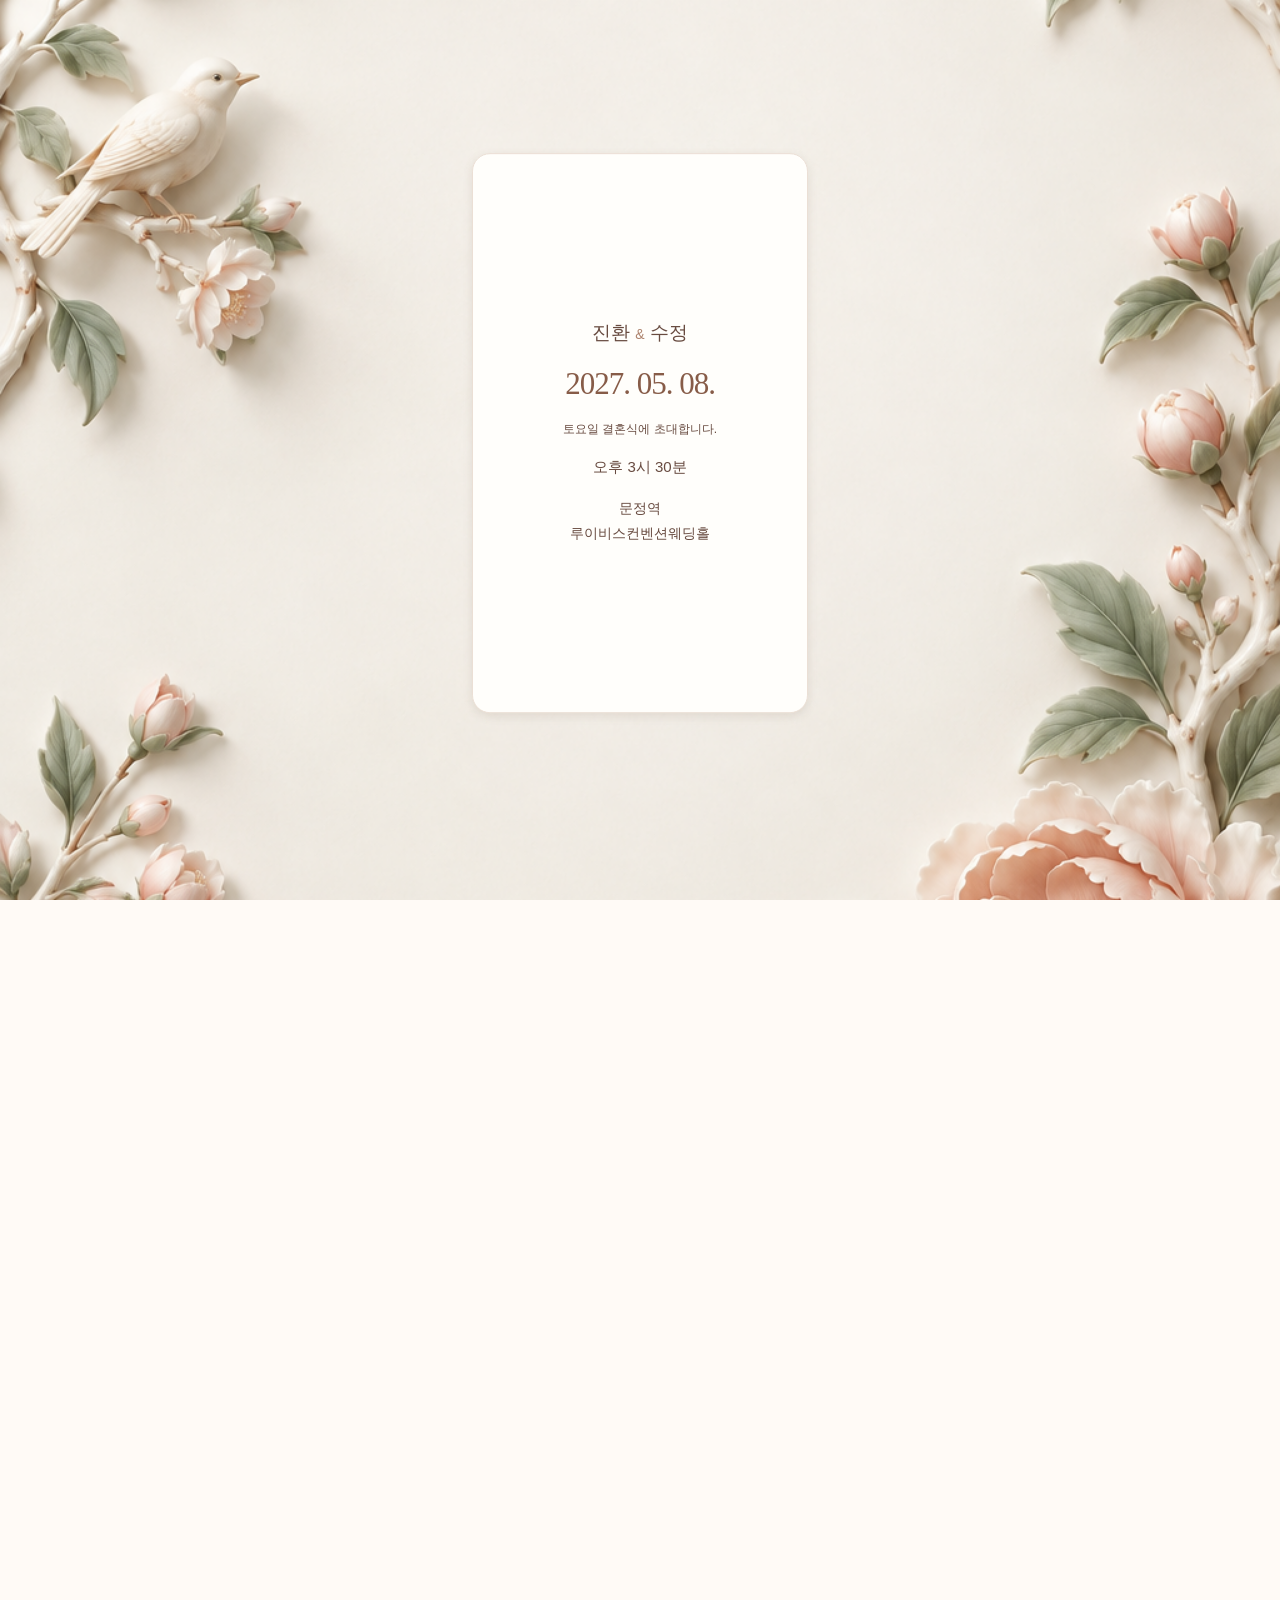
==== index.html @ 5b4bd73b "Enhance and group window gallery portraits" ====
<!doctype html>
<html lang="ko">
<head>
<meta charset="utf-8"><meta name="viewport" content="width=device-width,initial-scale=1,viewport-fit=cover"><meta name="theme-color" content="#fffdf9"><meta name="description" content="꽃이 피어나는 봄날, 김진환과 김수정의 결혼식에 초대합니다."><title>봄의 조각 · Wedding Invitation 02</title>
<link rel="preload" as="image" href="assets/envelope-sealed-whole.png" fetchpriority="high"><link rel="preload" as="image" href="assets/envelope-portrait.png"><link rel="stylesheet" href="wedding.css"><link rel="stylesheet" href="relief.css?v=8"><link rel="stylesheet" href="motion.css?v=23"><link rel="stylesheet" href="story.css?v=44">
</head>
<body class="intro-running">
<div class="opening" id="opening" role="dialog" aria-modal="true" aria-label="당신에게 도착한 청첩장">
 <div class="envelope-scene" id="envelopeStage">
  <div class="opened-envelope"><img src="assets/envelope-portrait.png" alt="덮개가 열린 세로 봉투"></div>
  <div class="insert-card"><p class="letter-names">진환 <span>&amp;</span> 수정</p><strong class="letter-date">2027. 05. 08.</strong><p class="letter-invite">토요일 결혼식에 초대합니다.</p><p class="letter-time">오후 3시 30분</p><p class="letter-venue">문정역<br>루이비스컨벤션웨딩홀</p></div>
  <div class="sealed-envelope"><img src="assets/envelope-sealed-whole.png" alt="중앙에 꽃무늬 실링이 있는 닫힌 피치핑크 세로 봉투" fetchpriority="high"></div><span class="seal-note"><span class="tap-hand" aria-hidden="true">☝</span><span>Tap 하시면 다음 장면으로 넘어갑니다.</span></span>
 </div>
</div>
<main class="invitation" id="invitation">
 <header class="masthead"><div class="masthead-wedding"><a href="#home" class="monogram" aria-label="청첩장 맨 위로">진환 <i>&amp;</i> 수정의 결혼식</a><span class="countdown" id="countdown" aria-label="결혼식까지 남은 날짜"></span></div><button class="music" id="music" aria-label="Love, on the Swing 재생" aria-pressed="false"><span class="music-bars" aria-hidden="true"><b></b><b></b><b></b><b></b></span><span id="musicLabel">음악 켜기</span></button></header>
 <section class="hero" id="home" aria-label="신랑 신부 사진">
  <div class="hero-frame"><div class="hero-photo"><img class="portrait-full" src="assets/gallery/moment-05.png" alt="베일을 쓴 수정과 함께한 진환의 즐거운 순간" width="1462" height="2048" loading="lazy"><img class="portrait-close" loading="lazy" src="assets/gallery/moment-05.png" alt="" aria-hidden="true" width="1462" height="2048"></div><div class="hero-copy"><p>OUR WEDDING DAY</p><h1>INVITATION</h1><span class="hero-date">2026. 05. 08 토 3:30 PM</span></div></div>
 </section>
 <section class="announcement" aria-labelledby="invitationTitle"><div class="paper-card">
  <img class="announcement-bloom" src="assets/porcelain-blooms.png" alt="" aria-hidden="true"><p class="eyebrow">우리의 봄날</p><h2 id="invitationTitle">진환 <span>&amp;</span> 수정, 결혼합니다</h2><div class="fine-line"></div><p class="body-copy">서로를 바라보고 따뜻하게 지켜주는 순간들이 모여<br>저희의 가장 아름다운 계절이 되었습니다.<br><br>꽃이 피어나는 따뜻한 봄날 5월,<br>함께하는 첫걸음에 초대 드립니다.</p></div>
  <div class="music-card" aria-label="우리의 멜로디"><div class="music-copy"><p class="music-kicker">우리의 봄날을 위한 음악</p><h3>Love, on the Swing</h3><p class="bride-note">이 배경 음악은 신부가 직접 만들고 고른 곡입니다.<br><span id="musicStatus" aria-live="polite">음악을 종료하시려면 정지를 눌러 주세요.</span></p></div><button class="record" id="record" aria-label="Love, on the Swing 재생" aria-pressed="false"><img src="assets/vinyl.svg" alt="피치 라벨 LP"><span class="record-icon" aria-hidden="true">▷</span><b class="record-label">재생</b></button></div>
 </section>
 <section class="details" id="details" aria-labelledby="dateTitle"><p class="eyebrow">OUR WEDDING DAY</p><h2 id="dateTitle" class="date-subtitle">봄날, 5월의 웨딩</h2><div class="wedding-date"><p class="date-line-primary">2027년 5월 8일</p><div class="date-meta"><p class="ceremony-time">토요일 오후 3시 30분</p><i aria-hidden="true">·</i><p class="venue-name">문정역 루이비스컨벤션웨딩홀</p></div></div><div class="map-links" aria-label="예식장 지도"><a href="https://naver.me/F7wv38mu" target="_blank" rel="noopener noreferrer">네이버 지도 <span aria-hidden="true">↗</span></a><a href="https://map.kakao.com/link/map/%EB%A3%A8%EC%9D%B4%EB%B9%84%EC%8A%A4%EC%BB%A8%EB%B2%A4%EC%85%98%20%EC%86%A1%ED%8C%8C%EB%AC%B8%EC%A0%95,37.484424,127.1171785" target="_blank" rel="noopener noreferrer" aria-label="카카오맵에서 예식장 보기">카카오맵 <span aria-hidden="true">↗</span></a></div><button class="calendar-link" id="calendarOpen">날짜를 내 캘린더에 추가 <span aria-hidden="true">＋</span></button></section>
 <section class="album story-section" aria-labelledby="albumTitle"><p class="eyebrow">OUR MOMENTS</p><h2 id="albumTitle">함께한 순간들</h2><p class="section-hint">사진을 누르시면 크게 보실 수 있습니다.</p><div class="gallery-grid">
  <button class="gallery-thumb gallery-wide" data-photo="0" aria-label="함께 걷는 두 사람 사진 크게 보기"><img src="assets/gallery/moment-01-retouched.png" alt="꽃다발을 든 수정과 곁의 진환" loading="lazy"></button>
  <button class="gallery-thumb" data-photo="1" aria-label="서로를 바라보는 두 사람 사진 크게 보기"><img src="assets/gallery/moment-02.jpeg" alt="서로를 마주 보는 진환과 수정" loading="lazy"></button>
  <button class="gallery-thumb" data-photo="2" aria-label="꽃을 든 즐거운 순간 사진 크게 보기"><img src="assets/gallery/moment-03.png" alt="꽃을 든 수정과 진환" loading="lazy"></button>
  <button class="gallery-thumb" data-photo="3" aria-label="꽃과 함께한 순간 사진 크게 보기"><img src="assets/gallery/moment-04.png" alt="꽃을 든 수정과 진환" loading="lazy"></button>
  <button class="gallery-thumb" data-photo="4" aria-label="베일을 든 두 사람 사진 크게 보기"><img src="assets/gallery/moment-05.png" alt="베일과 꽃을 든 진환과 수정" loading="lazy"></button>
  <button class="gallery-thumb" data-photo="6" aria-label="꽃다발과 함께한 두 사람 사진 크게 보기"><img src="assets/gallery/moment-07.jpg" alt="꽃다발을 든 수정과 서로를 바라보는 진환" loading="lazy"></button>
  <button class="gallery-thumb" data-photo="7" aria-label="정장을 입은 진환 사진 크게 보기"><img src="assets/gallery/moment-08.jpg" alt="정장을 입은 진환의 모습" loading="lazy"></button>
  <button class="gallery-thumb" data-photo="8" aria-label="서로를 바라보는 두 사람 사진 크게 보기"><img src="assets/gallery/moment-09.jpg" alt="손을 잡고 서로를 바라보는 진환과 수정" loading="lazy"></button>
  <button class="gallery-thumb" data-photo="9" aria-label="핑크 드레스를 입은 두 사람 사진 크게 보기"><img src="assets/gallery/moment-10.png" alt="핑크 드레스를 입고 서로를 바라보는 진환과 수정" loading="lazy"></button>
  <button class="gallery-thumb" data-photo="10" aria-label="꽃다발을 든 진환 사진 크게 보기"><img src="assets/gallery/moment-11.png" alt="창가에서 꽃다발을 든 진환" loading="lazy"></button>
  <button class="gallery-thumb" data-photo="11" aria-label="꽃다발을 든 수정 사진 크게 보기"><img src="assets/gallery/moment-12-enhanced.png" alt="창가에서 꽃다발을 든 수정" loading="lazy"></button>
 </div><p class="section-hint">사진을 누르신 뒤 아래로 스크롤해 더 많은 순간을 만나 보세요.</p></section>
 <section class="about story-section" aria-labelledby="aboutTitle"><p class="eyebrow">TWO OF US</p><h2 id="aboutTitle">우리 소개</h2><div class="people-grid"><article class="person"><span class="person-role">신랑</span><h3>진환 <small>ENFP</small></h3><p>신랑이 신부에게 반한 이유</p><span class="pending-message">[메시지 추가 예정]</span></article><article class="person"><span class="person-role">신부</span><h3>수정 <small>ENFP</small></h3><p>신부가 신랑에게 반한 이유</p><span class="pending-message">[메시지 추가 예정]</span></article></div></section>
 <section class="reception story-section" aria-labelledby="receptionTitle"><p class="eyebrow">AFTER THE WEDDING</p><h2 id="receptionTitle">조금 더 오래, 함께</h2><p class="body-copy">한 분 한 분 직접 찾아뵙고<br>초대장을 전해드리는 것이 도리이나,<br>그러지 못하는 아쉬운 마음을<br>이 글에 담아 전합니다.<br><br>결혼식 당일, 예식이 끝난 뒤<br>감사의 마음을 나눌 수 있는<br>피로연 자리에 여러분을 초대드립니다.<br><br>함께하고 싶으신 분은<br>수정에게 편하게 말씀해 주시면<br>피로연 초대장을 함께 보내드리겠습니다.</p></section>
 <section class="cheers story-section" aria-labelledby="cheersTitle"><p class="eyebrow">A NOTE FOR US</p><h2 id="cheersTitle">진환 &amp; 수정에게<br>축하의 마음을 전해 주세요.</h2><form id="cheerForm" class="cheer-form"><label for="cheerName">성함 <span>선택</span><input id="cheerName" name="name" type="text" autocomplete="name" maxlength="30" placeholder="성함을 남겨 주세요."></label><label for="cheerText">신랑신부에게 축하 메시지 전하기</label><textarea id="cheerText" maxlength="300" rows="3" placeholder="따뜻한 축하의 한마디를 남겨 주세요."></textarea><div><small id="cheerCount">0 / 300</small><button type="submit">축하 메시지 전하기</button></div></form><p class="cheer-empty" id="cheerEmpty">첫 번째 축하 메시지를 남겨 주시면 감사하겠습니다.</p><div class="cheer-carousel"><div class="cheer-list" id="cheerList" aria-live="polite"></div></div><nav class="cheer-pagination" id="cheerPagination" aria-label="축하 메시지 페이지" hidden><button type="button" id="cheerPrev" aria-label="이전 축하 메시지">←</button><span id="cheerPage">1 / 1</span><button type="button" id="cheerNext" aria-label="다음 축하 메시지">→</button></nav></section>
 <section class="adult-info story-section" aria-labelledby="adultTitle"><p class="eyebrow">WEDDING INFORMATION</p><h2 id="adultTitle">한눈에 보는 예식 안내</h2><dl class="event-summary"><div><dt>일시</dt><dd>2027년 5월 8일 토요일<br>오후 3시 30분</dd></div><div><dt>장소</dt><dd><span>문정역 루이비스컨벤션웨딩홀</span><span class="venue-actions"><a href="https://naver.me/F7wv38mu" target="_blank" rel="noopener noreferrer">네이버 지도</a><a href="https://map.kakao.com/link/map/%EB%A3%A8%EC%9D%B4%EB%B9%84%EC%8A%A4%EC%BB%A8%EB%B2%A4%EC%85%98%20%EC%86%A1%ED%8C%8C%EB%AC%B8%EC%A0%95,37.484424,127.1171785" target="_blank" rel="noopener noreferrer">카카오맵</a></span></dd></div><div><dt>주소</dt><dd><span>서울 송파구 법원로9길 26<br>에이치비지니스파크 B1층</span><button type="button" class="address-copy" data-copy-text="서울 송파구 법원로9길 26, 에이치비지니스파크 B1층">주소 복사</button></dd></div></dl><div class="gift-heading"><p class="eyebrow">WITH CONGRATULATIONS</p><h3>축의금 보내는 곳</h3></div><div class="account-list"><article><span>신랑 진환</span><strong>계좌 정보 입력 예정</strong><button type="button" disabled>계좌번호 복사</button></article><article><span>신부 수정</span><strong>계좌 정보 입력 예정</strong><button type="button" disabled>계좌번호 복사</button></article><article><span>신랑측 부모님</span><strong>계좌 정보 입력 예정</strong><button type="button" disabled>계좌번호 복사</button></article><article><span>신부측 부모님</span><strong>계좌 정보 입력 예정</strong><button type="button" disabled>계좌번호 복사</button></article></div><a class="flower-link" href="https://link.coupang.com/a/g1QMgF2wBE" target="_blank" rel="noopener noreferrer">축하화환 보내기 <span aria-hidden="true">↗</span></a></section>
 <section class="after-party story-section" aria-labelledby="afterPartyTitle"><p class="eyebrow">AFTER PARTY</p><h2 id="afterPartyTitle">애프터파티 피로연 안내</h2><div class="after-party-note"><p>잠실역 근처의 작은 공간을 빌려, 별도의 장소에서 피로연 파티를 진행합니다.</p><p>한정된 인원만 모실 수 있는 점 너른 양해 부탁드립니다. 꼭 함께하실 수 있는 분들께서만 참가 의사를 남겨 주시면 감사하겠습니다.</p></div><dl class="after-party-details"><div><dt>일시</dt><dd>같은 날 저녁 6시 - 10시</dd></div><div><dt>장소</dt><dd>잠실역 인근</dd></div><div><dt>구성</dt><dd>안주와 음료, 그리고 뮤지컬 갈라쇼</dd></div></dl><form id="afterPartyForm" class="after-party-form"><h3>참가 의사 전달하기</h3><div class="after-party-inputs"><label for="partyName">이름<input id="partyName" name="name" type="text" autocomplete="name" required placeholder="성함을 입력해 주세요."></label><label for="partyContact">연락처<input id="partyContact" name="contact" type="tel" autocomplete="tel" inputmode="numeric" pattern="[0-9-]*" required placeholder="010-0000-0000" maxlength="13"></label></div><button type="submit">참가 의사 남기기</button><p id="afterPartyStatus" class="after-party-status" role="status" hidden></p></form></section>
 <footer><img src="assets/porcelain-blooms.png" alt=""><p>5월 8일 토요일, 저희들의 결혼식을<br>축하해주시는 모든 분들과<br>와주시는 분들께 사랑을 전합니다.</p><span class="eyebrow">진환 &amp; 수정 · 2027. 05. 08.</span><button class="replay" id="replay">봉투를 다시 열어보기 ↺</button><small>함께 축복해 주셔서 감사합니다.</small></footer>
</main>
<dialog id="calendarDialog" class="sheet" aria-labelledby="calendarTitle"><div class="sheet-heading"><h2 id="calendarTitle">내 캘린더에 담기</h2><button class="dialog-close" data-close aria-label="캘린더 선택 닫기">×</button></div><p>2027년 5월 8일 · 오후 3시 30분<br>문정역 루이비스컨벤션웨딩홀</p><a href="https://calendar.google.com/calendar/render?action=TEMPLATE&amp;text=%EA%B9%80%EC%A7%84%ED%99%98+%26+%EA%B9%80%EC%88%98%EC%A0%95+%EA%B2%B0%ED%98%BC%EC%8B%9D&amp;dates=20270508T063000Z%2F20270508T063000Z&amp;location=%EB%AC%B8%EC%A0%95%EC%97%AD+%EB%A3%A8%EC%9D%B4%EB%B9%84%EC%8A%A4%EC%BB%A8%EB%B2%A4%EC%85%98%EC%9B%A8%EB%94%A9%ED%99%80&amp;details=2027%EB%85%84+5%EC%9B%94+8%EC%9D%BC+%ED%86%A0%EC%9A%94%EC%9D%BC+%EC%98%A4%ED%9B%84+3%EC%8B%9C+30%EB%B6%84.+%EA%B2%B0%ED%98%BC%EC%8B%9D%EC%97%90+%EC%B4%88%EB%8C%80%ED%95%A9%EB%8B%88%EB%8B%A4.%0A%0A%EC%B2%AD%EC%B2%A9%EC%9E%A5%3A+https%3A%2F%2Floreenkim0301.github.io%2F20260508%2F&amp;ctz=Asia%2FSeoul" target="_blank" rel="noopener">구글 캘린더 <span>↗</span></a><a href="wedding-demo.ics">애플 캘린더 <span>＋</span></a><button id="otherCalendar">기타 앱 선택 <span>↗</span></button><p class="calendar-help" id="calendarHelp" aria-live="polite">기기에 따라 일정 파일을 열거나 가져오면 추가할 수 있어요.</p><a class="ics-download" href="wedding-demo.ics" download="진환-수정-결혼식.ics">일정 파일 다운로드</a></dialog>
<dialog id="galleryDialog" class="gallery-dialog" aria-labelledby="galleryTitle"><div class="gallery-heading"><div><h2 id="galleryTitle">함께한 순간들</h2><p>아래로 스크롤 해보세요 ↓</p></div><button class="dialog-close" data-close aria-label="사진 갤러리 닫기">×</button></div><div class="gallery-scroll"><figure id="photo-0"><img src="assets/gallery/moment-01-retouched.png" alt="꽃다발을 든 수정과 곁의 진환"><figcaption>꽃다발을 들고, 나란히</figcaption></figure><figure id="photo-1"><img src="assets/gallery/moment-02.jpeg" alt="서로를 마주 보는 진환과 수정"><figcaption>서로를 바라보는 순간</figcaption></figure><figure id="photo-2"><img src="assets/gallery/moment-03.png" alt="꽃을 든 수정과 진환"><figcaption>꽃처럼 즐거운 우리</figcaption></figure><figure id="photo-3"><img src="assets/gallery/moment-04.png" alt="꽃을 든 수정과 진환"><figcaption>가까이, 더 가까이</figcaption></figure><figure id="photo-4"><img src="assets/gallery/moment-05.png" alt="베일과 꽃을 든 진환과 수정"><figcaption>우리의 봄날</figcaption></figure><figure id="photo-6"><img src="assets/gallery/moment-07.jpg" alt="꽃다발을 든 수정과 서로를 바라보는 진환"><figcaption>꽃다발을 든 따뜻한 순간</figcaption></figure><figure id="photo-7"><img src="assets/gallery/moment-08.jpg" alt="정장을 입은 진환의 모습"><figcaption>단정한 오늘의 진환</figcaption></figure><figure id="photo-8"><img src="assets/gallery/moment-09.jpg" alt="손을 잡고 서로를 바라보는 진환과 수정"><figcaption>마주 보는 약속</figcaption></figure><figure id="photo-9"><img src="assets/gallery/moment-10.png" alt="핑크 드레스를 입고 서로를 바라보는 진환과 수정" loading="lazy"><figcaption>서로를 향한 눈빛</figcaption></figure><figure id="photo-10"><img src="assets/gallery/moment-11.png" alt="창가에서 꽃다발을 든 진환" loading="lazy"><figcaption>창가의 꽃다발</figcaption></figure><figure id="photo-11"><img src="assets/gallery/moment-12-enhanced.png" alt="창가에서 꽃다발을 든 수정" loading="lazy"><figcaption>웃음이 피어난 순간</figcaption></figure></div></dialog>
<audio id="audio" loop preload="metadata" src="assets/love-on-the-swing.mp3"></audio><canvas id="cursorPetals" aria-hidden="true"></canvas><script src="wedding.js?v=30"></script><script src="motion.js?v=13"></script>
<script src="story.js?v=34"></script></body></html>
---- wedding.css ----
:root{--paper:#fffdf9;--white:#ffffff;--peach:#edb6a5;--blush:#f4d6cf;--ink:#624b46;--muted:#8a716b;--line:#ecdad1;--sans:'Apple SD Gothic Neo','Noto Sans KR',sans-serif;--serif:Georgia,'Times New Roman',serif}*{box-sizing:border-box}html{scroll-behavior:smooth;scroll-padding-top:85px}body{margin:0;background:#fff9f5;color:var(--ink);font-family:var(--sans);-webkit-font-smoothing:antialiased}button,a{-webkit-tap-highlight-color:transparent}button{font:inherit;color:inherit;cursor:pointer}a{color:inherit}button:focus-visible,a:focus-visible{outline:2px solid #a76358;outline-offset:5px}button{touch-action:manipulation}.invitation{max-width:480px;margin:auto;background:var(--paper);overflow:hidden;box-shadow:0 0 90px #cdab9d16}.eyebrow{font:11px/1.7 var(--sans);letter-spacing:2.3px;color:var(--muted)}.masthead{height:76px;padding:0 23px;display:flex;align-items:center;justify-content:space-between;background:#fffdf9;gap:12px}.monogram{font:24px var(--serif);text-decoration:none;white-space:nowrap}.monogram i{font-size:17px;color:#b78174}.masthead-date{font:10px var(--sans);letter-spacing:1.6px;color:#8b7168}.music{display:flex;gap:7px;align-items:center;background:none;border:1px solid #eadbd3;border-radius:24px;min-height:40px;padding:8px 10px;font-size:11px;white-space:nowrap}.music-bars{display:flex;align-items:center;height:15px;gap:2px}.music-bars b{width:2px;height:6px;background:#bb8c7b;border-radius:1px}.music-bars b:nth-child(2){height:12px}.music-bars b:nth-child(3){height:9px}.is-playing .music-bars b{animation:equalizer .8s alternate infinite}.music-bars b:nth-child(2){animation-delay:.25s}.music-bars b:nth-child(3){animation-delay:.5s}.music-bars b:nth-child(4){animation-delay:.15s}.hero{position:relative;aspect-ratio:1/1.14;overflow:hidden;background:#e7e0da}.hero-photo{position:absolute;inset:0;overflow:hidden;transform:scale(1.065);transition:transform 2.5s cubic-bezier(.2,.65,.3,1)}.hero-photo img{position:absolute;width:220%;height:auto;max-width:none;left:-60%;top:-42%;display:block}.arrived .hero-photo{transform:scale(1)}.hero-shade{position:absolute;inset:0;background:linear-gradient(0deg,#36281f70,transparent 35%)}.hero-caption{position:absolute;bottom:27px;left:27px;color:#fffdf9}.hero-caption .eyebrow{color:#fff8ec;font-size:10px;letter-spacing:2px}.hero-caption h2{font:46px/1.05 var(--serif);margin:8px 0 0;letter-spacing:-1px}.hero-caption i{font-weight:normal}.announcement{text-align:center;position:relative;padding:57px 25px 37px;background:linear-gradient(#fffdf9,#fff)}.announcement-flower{position:absolute;width:139px;right:-38px;top:-51px;transform:rotate(20deg);pointer-events:none}.announcement>.eyebrow{margin:0 0 20px}.announcement h2{font-size:29px;letter-spacing:5px;font-weight:400;margin:0 0 21px}.announcement h2 span{font:25px var(--serif);color:#be8a7d;letter-spacing:0;padding:0 12px}.date-line{font-size:14px;letter-spacing:1px;line-height:1.8;margin:0}.date-line span{display:block;font-size:13px;letter-spacing:.3px;color:var(--muted)}.fine-line{height:34px;width:1px;background:#d9b5a6;margin:27px auto}.body-copy{font-size:16px;line-height:2;word-break:keep-all;margin:0}.down-link{display:inline-flex;flex-direction:column;gap:12px;align-items:center;font-size:12px;color:#917368;text-decoration:none;margin-top:29px;min-height:44px}.down-link span{font-size:19px}.music-card{margin:8px 23px 55px;display:flex;align-items:center;justify-content:space-between;gap:10px;padding:21px 17px;background:#fff1ea;border:1px solid #f4e1d6;border-radius:3px}.music-card .eyebrow{font-size:9px;letter-spacing:1.2px}.music-card h2{font:25px var(--serif);font-style:italic;font-weight:normal;margin:9px 0}.music-card p{font-size:11px;color:var(--muted);margin:0;line-height:1.7}.record{position:relative;flex:0 0 96px;width:96px;height:96px;background:none;border:0;padding:0;filter:drop-shadow(0 5px 7px #5f3d3420)}.record img{width:100%;animation:spin 10s linear infinite;animation-play-state:paused}.is-playing .record img{animation-play-state:running}.record-icon{position:absolute;left:0;right:0;bottom:-15px;font-size:13px;color:#916e62;text-align:center}.details{padding:0 26px 50px;text-align:center;scroll-margin-top:30px}.details h2{font-weight:400;font-size:25px;margin:14px 0 26px;letter-spacing:.5px}.date-block{display:flex;flex-direction:column;align-items:center;gap:3px;margin:0 auto 22px}.date-block span{font:11px var(--sans);letter-spacing:3px;color:#a2796b}.date-block strong{font:77px/1.05 var(--serif);color:#b88979}.placeholder-note{font-size:12px;color:#977e73;margin:7px 0 21px}.calendar-link{display:flex;justify-content:center;gap:30px;align-items:center;border:1px solid #dcc0b0;border-radius:3px;text-decoration:none;min-height:51px;font-size:14px;max-width:280px;margin:auto;background:#fff}.calendar-link:hover{background:#fff3ec}footer{position:relative;overflow:hidden;text-align:center;padding:65px 24px 28px;background:linear-gradient(160deg,#fff5ed,#fff9f6)}footer>img{width:195px;position:absolute;left:-64px;top:23px;transform:rotate(12deg);opacity:.82}footer>p{position:relative;font:43px/1.1 var(--serif);margin:0 0 19px}footer>.eyebrow{display:block;position:relative}.replay{position:relative;display:block;background:none;border:0;border-bottom:1px solid #d9b6a4;min-height:44px;margin:29px auto 20px;font-size:12px;padding:0 5px}footer small{font-size:10px;line-height:1.8;color:#917e76;display:block}.opening{position:fixed;inset:0;z-index:10;max-width:480px;margin:auto;background:radial-gradient(ellipse at 48% 40%,#fffefb 20%,#fff5ee 100%);display:flex;flex-direction:column;align-items:center;justify-content:center;overflow:hidden;opacity:1;transition:opacity 1.15s ease,visibility 1.15s;min-height:100svh}.opening[hidden]{display:none}.opening-heading{text-align:center;position:absolute;top:max(9svh,35px);left:20px;right:20px;transition:opacity .6s}.opening-heading .eyebrow{font-size:10px;letter-spacing:2.5px}.opening-heading h1{font-size:24px;line-height:1.7;font-weight:400;letter-spacing:1px;margin:17px 0}.envelope-stage{position:relative;width:94%;max-width:435px;aspect-ratio:1/1.05;perspective:1300px;transform:translateY(15px);transition:transform 1.4s cubic-bezier(.2,.6,.25,1),opacity 1.1s}.envelope-art{position:absolute;left:-15%;top:12%;width:130%;aspect-ratio:1.5;transform-style:preserve-3d;transform:rotate(-5deg);transition:transform 1.4s}.envelope-pocket{position:absolute;width:100%;height:100%;object-fit:contain;clip-path:inset(47.17% 0 0 0);z-index:3;filter:drop-shadow(0 7px 5px #9e615629)}.envelope-flap{position:absolute;inset:0;clip-path:inset(0 0 52.83% 0);transform-origin:50% 47.17%;transform:rotateX(-180deg);z-index:5;transition:transform 1.5s cubic-bezier(.3,.1,.15,1),filter 1.5s;filter:brightness(.93);backface-visibility:visible}.envelope-flap img{height:100%;width:100%;object-fit:contain}.letter-peek{position:absolute;z-index:2;left:18%;right:18%;height:30%;top:47%;background:#fffdf7;border:1px solid #eeded2;text-align:center;padding-top:15px;transition:transform 1.5s .3s,opacity .4s;box-shadow:0 0 15px #aa84721a;opacity:0}.letter-peek span{font:12px var(--serif);font-style:italic;color:#a77866}.letter-peek i{font:32px var(--serif);display:block;margin-top:12px;color:#a77866}.real-seal{position:absolute;width:17%;height:25.5%;object-fit:contain;left:41.5%;top:77%;z-index:6;filter:drop-shadow(1px 6px 5px #80482f38);transition:opacity .35s,transform .6s}.envelope-shadow{position:absolute;left:16%;right:11%;height:17%;bottom:13%;background:#9d634b;filter:blur(24px);opacity:.14;transform:rotate(-5deg);transition:opacity 1s}.intro-flowers{position:absolute;width:37%;pointer-events:none;z-index:7;filter:drop-shadow(0 4px 5px #c7977520);transition:transform 1.3s,opacity .8s}.flower-left{left:-2%;bottom:4%;transform:rotate(165deg)}.flower-right{right:-3%;top:25%;transform:rotate(-12deg)}.opening-bottom{position:absolute;bottom:14svh;text-align:center;transition:opacity .6s}.opening-bottom p{font-size:13px;letter-spacing:.6px;color:#9b7464}.opening-status{font-size:11px;color:#a78d80}.skip{position:absolute;right:25px;bottom:max(25px,env(safe-area-inset-bottom));background:none;border:0;min-height:44px;font-size:12px;color:#8a6a5a}.skip span{margin-left:12px}.opening.unsealing .real-seal{opacity:0;transform:translateY(12px) scale(1.08)}.opening.unfolding .envelope-flap{z-index:1;transform:rotateX(0deg);filter:brightness(1)}.opening.unfolding .envelope-art{transform:rotate(0deg)}.opening.unfolding .letter-peek{transform:translateY(-39%);opacity:1}.opening.unfolding .flower-right{transform:rotate(-6deg) translate(9px,-12px)}.opening.unfolding .flower-left{transform:rotate(175deg) translate(-9px,-4px)}.opening.dissolving{opacity:0;visibility:hidden;pointer-events:none}.opening.dissolving .envelope-stage{transform:translateY(-23px) scale(1.09);opacity:0}.opening.dissolving .opening-heading,.opening.dissolving .opening-bottom{opacity:0}body.intro-running{overflow:hidden}.music.is-loading{opacity:.65}@keyframes spin{to{transform:rotate(360deg)}}@keyframes equalizer{to{transform:scaleY(.45)}}@media(min-width:600px){body{padding:24px 0}.invitation{border-radius:4px}.opening{border-left:1px solid #fff;border-right:1px solid #fff}.hero-caption h2{font-size:56px}}@media(max-width:360px){.masthead{padding:0 16px;gap:6px}.masthead-date{font-size:9px}.hero-caption h2{font-size:40px}.music-card{margin-left:17px;margin-right:17px;padding:19px 12px}.record{flex-basis:82px;width:82px;height:82px}.music-card h2{font-size:23px}.opening-heading h1{font-size:22px}}@media(max-height:690px){.opening-heading{top:28px}.opening-heading h1{font-size:21px;margin:10px 0}.envelope-stage{width:80%;transform:translateY(12px)}.opening-bottom{bottom:11svh}}@media(prefers-reduced-motion:reduce){html{scroll-behavior:auto}*,*:before,*:after{animation:none!important;transition:none!important}.hero-photo{transform:none}.opening{display:none}}
---- relief.css ----
/* Edition 02 refined: relief for the opening, quiet paper for the invitation. */
:root{--paper:#fffefa;--ink:#59413d;--muted:#7b625a;--line:#eeded3}
body{background:#fffaf6}.invitation{background:var(--paper);box-shadow:0 6px 24px #8c736108;border:0}
.masthead{background:var(--paper);height:68px;border:0;padding:0 24px}.monogram{text-shadow:none}.masthead-date{font-size:11px;letter-spacing:1.2px;color:#785c52}.music{background:none;box-shadow:none;border:0;font-size:12px;min-height:44px;padding:8px 0 8px 9px}.music-bars b{background:#a87564}
.hero{aspect-ratio:1/1.08;background:#e7e0da;margin:0 18px;overflow:hidden;isolation:isolate}.hero-frame{position:absolute;inset:0;overflow:hidden;border:0;border-radius:2px;box-shadow:none;transform:none}.hero-photo img{width:220%;left:-60%;top:-42%}.hero-photo{border-radius:0}
.announcement{padding:36px 24px 40px;background:var(--paper);text-align:center}.paper-card{position:relative;padding:0;background:none;border:0;box-shadow:none;border-radius:0}.announcement .eyebrow{font-size:13px;letter-spacing:2px;color:#8b6658;margin:0 0 18px}.announcement h2{font-size:32px;letter-spacing:5px;font-weight:500;margin:0 0 20px;color:#543c39}.announcement h2 span{font-size:26px;color:#ad7a68;padding:0 12px}.date-line{font-size:20px;font-weight:500;letter-spacing:2px;color:#62453d;line-height:1.75}.date-line span{font-size:15px;color:#73574e;letter-spacing:.5px}.fine-line{margin:32px auto;background:#d7b5a2;height:30px;box-shadow:none}.body-copy{font-size:16px;line-height:2.05;color:#68514a}.down-link{font-size:13px;color:#866253;margin-top:29px}
.music-card{margin:0 24px 48px;padding:24px 0;background:none;border:0;border-top:1px solid #eee0d5;border-bottom:1px solid #eee0d5;border-radius:0;box-shadow:none;transform:none;gap:14px}.music-card .eyebrow{font-size:10px;letter-spacing:1.3px;color:#8b6d5e}.music-card h2{font-size:25px;color:#6c4c42;margin:10px 0}.music-card p{font-size:12px;color:#7b635a}.record{width:88px;height:88px;flex-basis:88px;transform:none;filter:drop-shadow(0 2px 2px #76503d17)}.record-icon{bottom:-16px;color:#7e5b4e}
.details{margin:0;padding:4px 24px 52px;background:var(--paper);border:0;border-radius:0;box-shadow:none}.details .eyebrow{font-size:12px;color:#886353;letter-spacing:2px}.details h2{font-size:25px;font-weight:400;margin:13px 0 27px;color:#59413d}.date-block{background:none;box-shadow:none;border:0;border-radius:0;padding:0;margin:0 auto 24px}.date-block span{font-size:12px;color:#8b6856;letter-spacing:2px}.date-block strong{font-size:67px;color:#a1735f;text-shadow:none;line-height:1.1}.details .body-copy{font-size:16px;color:#654b43}.placeholder-note{font-size:12px;color:#8c7064}.calendar-link{background:#fcf0e7;border:1px solid #ead2bf;box-shadow:0 1px 2px #8b705b08;border-radius:3px;font-size:14px;color:#684a3e;min-height:52px}.calendar-link:hover{background:#f9e9dd}
footer{background:#fff9f3;padding:42px 24px 26px;border-top:1px solid #f2e7de}footer>img{position:relative;display:block;left:auto;top:auto;width:116px;margin:0 auto 22px;transform:none;opacity:1;filter:none}footer>p{font-size:36px;line-height:1.2;margin:0 0 18px;color:#7b5d4d}footer>.eyebrow{font-size:11px;color:#8b6a57}.replay{border:0;background:none;box-shadow:none;border-bottom:1px solid #d9bdab;border-radius:0;font-size:12px;min-height:44px;margin:26px auto 18px;padding:0 6px}footer small{font-size:11px;line-height:1.8;color:#8a7164}.version-link{display:inline-block;font-size:12px;color:#7d5f51;min-height:44px;padding:14px 8px 8px;margin-top:8px;text-underline-offset:5px}
/* The opening retains the rich garden and tactile envelope. */
.opening{background:#fffefa}.opening:before{content:'';position:absolute;inset:0;background:radial-gradient(ellipse at 50% 49%,#fffdfbde 15%,#fffdfa50 60%);pointer-events:none}.opening-heading{z-index:1;top:8svh}.opening-heading h1{text-shadow:1px 2px 1px #fff;font-size:25px;color:#816353}.opening-heading .eyebrow{font-size:10px;color:#896a55;letter-spacing:2px}.envelope-stage{filter:drop-shadow(9px 16px 9px #8e705826)}.intro-flowers{width:42%;filter:drop-shadow(4px 7px 5px #8e705842)}.flower-left{bottom:0;left:-7%}.flower-right{right:-5%;top:18%}.real-seal{filter:drop-shadow(2px 6px 3px #79513470);width:18%;height:27%;left:41%;top:75%}.opening-bottom{z-index:1;background:#fffaf5af;box-shadow:0 0 24px 22px #fffaf59c}.skip{z-index:1;background:#fffdfaaf;border:1px solid #ead8c5;border-radius:30px;padding:0 16px}.letter-peek{box-shadow:0 4px 12px #8260473d}
@media(min-width:600px){.invitation{border-radius:3px}.hero{margin:0 22px}.opening-heading h1{font-size:29px}.announcement{padding-top:42px}}@media(max-width:360px){.masthead{padding:0 17px}.masthead-date{font-size:10px}.hero{margin:0 12px}.announcement{padding-left:17px;padding-right:17px}.announcement h2{font-size:29px;letter-spacing:3px}.music-card{margin-left:18px;margin-right:18px}.record{width:78px;height:78px;flex-basis:78px}.music-card .eyebrow{font-size:9px;letter-spacing:1px}.opening-heading h1{font-size:23px}}
---- motion.css ----
/* Slow camera movement and restrained perimeter decoration. */
.opening{transition:opacity 1.8s ease,visibility 1.8s}.envelope-stage{transform-origin:50% 68%;transition:transform 3.1s cubic-bezier(.22,.61,.3,1),opacity 1.8s}.opening.zooming .envelope-stage{transform:translateY(-18px) scale(1.19)}.opening-heading,.opening-bottom{transition:opacity 2s,transform 3s}.opening.zooming .opening-heading{opacity:.36;transform:translateY(-10px)}.opening.zooming .opening-bottom{opacity:.5}.envelope-art{transition:transform 3s cubic-bezier(.25,.5,.25,1)}.envelope-flap{transition:transform 3.2s cubic-bezier(.37,0,.2,1),filter 3.2s}.real-seal{transition:opacity .7s,transform 1s}.letter-peek{transition:transform 2.7s .8s,opacity 1.4s .6s}.intro-flowers{transition:transform 3s,opacity 1.8s}.opening.dissolving .envelope-stage{transform:translateY(-44px) scale(1.28);opacity:0}.opening.dissolving .opening-heading,.opening.dissolving .opening-bottom{opacity:0}
.hero{overflow:visible}.hero-frame{overflow:hidden}.arrived .hero-photo{animation:portrait-drift 18s ease-in-out infinite;will-change:transform}.hero-edge-flower{position:absolute;z-index:3;pointer-events:none;width:88px;filter:drop-shadow(1px 2px 2px #96715d12);opacity:.92}.edge-left{left:-26px;bottom:-13px;transform:none}.edge-right{right:-23px;top:-17px;width:76px;transform:none}.arrived .edge-left,.arrived .edge-right{animation:none}.announcement{padding-top:44px}#cursorPetals{position:fixed;inset:0;width:100%;height:100%;z-index:30;pointer-events:none;user-select:none;contain:strict}
@keyframes portrait-drift{0%,100%{transform:scale(1.025) translate(-.25%,.1%)}50%{transform:scale(1.055) translate(.35%,-.35%)}}
@media(max-width:360px){.hero-edge-flower{width:73px}.edge-right{width:64px}.opening.zooming .envelope-stage{transform:translateY(-12px) scale(1.13)}}
@media(hover:none),(pointer:coarse){#cursorPetals{display:none}}
@media(prefers-reduced-motion:reduce){#cursorPetals{display:none}.arrived .hero-photo{animation:none;transform:none;will-change:auto}.hero-edge-flower{animation:none}}

/* Fixed orientation, separate inner card and envelope pocket. */
.envelope-art,.opening.unfolding .envelope-art{transform:none;transition:none}
.envelope-shadow{transform:none}
.flower-left,.flower-right,.opening.unfolding .flower-left,.opening.unfolding .flower-right{transform:none;animation:none;transition:opacity 1.8s}
.hero-edge-flower,.arrived .hero-edge-flower{transform:none;animation:none}
.envelope-back{position:absolute;inset:0;width:100%;height:100%;object-fit:contain;clip-path:inset(47.17% 0 0 0);z-index:0}
.envelope-pocket{clip-path:polygon(14.6% 47.17%,30% 69.2%,70% 69.2%,85.4% 47.17%,85.4% 97%,14.6% 97%)}
.letter-peek{left:24%;right:24%;top:49%;height:42%;background:#fffefb;border:1px solid #e9ded4;opacity:1;transform:none;padding-top:24px;box-shadow:0 3px 10px #765c4221;transition:transform 2.5s cubic-bezier(.22,.65,.3,1),opacity 1.3s}
.letter-peek span{font-size:12px}.letter-peek i{font-size:34px}
.opening.unfolding .letter-peek{transform:none;opacity:1}
.opening.card-rising .letter-peek{transform:translateY(-82%);opacity:1}
.opening.card-fading .letter-peek{transform:translateY(-97%);opacity:0}

/* Flowers live on the backdrop, not over the portrait or envelope. */
body{position:relative;isolation:isolate;background:#fffaf6}
body::before{content:'';position:fixed;inset:0;z-index:-1;pointer-events:none;background:#fffaf6 url('assets/porcelain-garden.png') center center/cover no-repeat}
.invitation{background:#fffefa}
.announcement,.details{background:transparent}.masthead{background:#fffefa}.music-card{background:#fffefaeb}.hero{background:#e7e0da}.opening{background:#fffefa}.opening::before{content:none}

/* During the opening, only the outer floral backdrop is visible. */
body.intro-running .invitation{visibility:hidden;opacity:0;pointer-events:none}
body.intro-running.arrived .invitation{visibility:visible;opacity:1;transition:opacity 1.8s ease}
.opening{background:transparent;border:0;box-shadow:none}
.opening::before{content:none}
.opening-bottom{background:transparent;box-shadow:none}

/* Personalized card; the date has the strongest hierarchy. */
.letter-peek{left:23%;right:23%;height:66%;top:47%;padding:17px 8px 12px;display:flex;flex-direction:column;justify-content:center;gap:9px}
.letter-peek p{margin:0;font-family:var(--sans);font-style:normal;line-height:1.5}
.letter-peek .letter-names{font-size:15px;color:#62483f;letter-spacing:.4px}
.letter-peek .letter-names span{font-size:13px;color:#a77b66}
.letter-peek .letter-date{display:block;font:500 clamp(24px,6.6vw,32px)/1.1 var(--serif);color:#875c48;letter-spacing:-.7px;white-space:nowrap}
.letter-peek .letter-invite{font-size:11px;color:#816457}
.letter-peek .letter-time{font-size:14px;color:#684b40}
.letter-peek .letter-venue{font-size:13px;color:#684b40}
.opening-corner{position:absolute;width:130px;z-index:7;pointer-events:none;transform:none;filter:drop-shadow(1px 3px 3px #9874581f);transition:opacity 1.4s}
.opening-corner-left{left:-17px;bottom:12%}.opening-corner-right{right:-19px;top:19%;width:112px}
.opening.card-rising .opening-heading{opacity:0}
.opening.dissolving .opening-corner{opacity:0}
@media(max-width:360px){.letter-peek{gap:7px;padding:12px 6px}.letter-peek .letter-names{font-size:13px}.letter-peek .letter-date{font-size:24px}.letter-peek .letter-invite{font-size:10px}.letter-peek .letter-time,.letter-peek .letter-venue{font-size:12px}.opening-corner{width:103px}.opening-corner-right{width:92px}}

.announcement h2{font-size:28px;letter-spacing:1px}.announcement h2 span{padding:0 7px}
/* Portrait choreography: a 70% opening scales to full height. */
.envelope-stage{width:min(86vw,50svh,440px);height:100svh;aspect-ratio:auto;max-width:none;flex:none;transform:scale(.7);transform-origin:50% 50%;perspective:1600px;transition:transform 3.2s cubic-bezier(.22,.61,.3,1),opacity 1.8s;filter:none}
.opening.zooming .envelope-stage{transform:scale(1)}
.envelope-art,.opening.unfolding .envelope-art{left:0;top:-33.333%;width:100%;height:133.333%;aspect-ratio:auto;transform:none}
.envelope-back,.envelope-pocket,.envelope-flap img{object-fit:fill}
.envelope-back{clip-path:inset(25% 0 0 0);transition:transform 3s cubic-bezier(.25,.55,.25,1)}
.envelope-pocket{clip-path:polygon(0% 25%,25% 49%,75% 49%,100% 25%,100% 100%,0% 100%);transition:transform 3s cubic-bezier(.25,.55,.25,1)}
.envelope-flap{clip-path:inset(0 0 75% 0);transform-origin:50% 25%;transform:rotateX(-180deg)}
.real-seal{width:24%;height:12%;left:38%;top:42%}
.envelope-shadow{display:none}
.letter-peek{left:9%;right:9%;top:29%;height:65%;padding:26px 14px;gap:20px;box-shadow:0 3px 12px #765c4221}
.letter-peek .letter-names{font-size:20px}.letter-peek .letter-date{font-size:clamp(27px,7vw,36px);letter-spacing:-1px}.letter-peek .letter-invite{font-size:13px}.letter-peek .letter-time{font-size:17px}.letter-peek .letter-venue{font-size:16px;line-height:1.8}
.opening.card-rising .envelope-back,.opening.card-rising .envelope-pocket{transform:translateY(48%)}
.opening.card-rising .envelope-flap{transform:translateY(48%) rotateX(0deg)}
.opening.card-rising .letter-peek{transform:translateY(-9%);opacity:1}
.opening.card-fading .letter-peek{transform:translateY(-13%);opacity:0}
.opening.dissolving .envelope-stage{transform:scale(1);opacity:0}
.opening-heading{top:3svh}.opening-heading h1{font-size:20px;margin:8px 0}.opening.zooming .opening-heading{opacity:0}.opening-bottom{bottom:5svh}.opening.zooming .opening-bottom{opacity:0}
@media(max-width:360px){.envelope-stage{width:86vw}.opening.zooming .envelope-stage{transform:scale(1)}.letter-peek{padding:18px 10px;gap:16px}.letter-peek .letter-names{font-size:17px}.letter-peek .letter-date{font-size:27px}.letter-peek .letter-invite{font-size:12px}.letter-peek .letter-time,.letter-peek .letter-venue{font-size:14px}}
/* Align crop and hinge with the generated portrait envelope. */
.envelope-art,.opening.unfolding .envelope-art{top:-39.75%;height:142.83%}
.envelope-back{clip-path:inset(27.83% 0 0 0)}
.envelope-pocket{clip-path:polygon(7.8% 27.83%,49.5% 56%,91.8% 27.83%,91.8% 97.85%,7.8% 97.85%)}
.envelope-flap{clip-path:inset(0 0 72.17% 0);transform-origin:50% 27.83%}
.letter-peek{left:11%;right:11%;top:32%;height:60%}
.opening.card-rising .letter-peek{transform:translateY(-5%)}
.opening.card-fading .letter-peek{transform:translateY(-9%);opacity:0}

/* Keep shell translation independent from the hinged flap rotation. */
.flap-slide{position:absolute;inset:0;z-index:5;transform:translateY(0);pointer-events:none}
.opening.unfolding .flap-slide{z-index:1}
.envelope-back,.envelope-pocket,.flap-slide{transition:transform 3s cubic-bezier(.25,.55,.25,1);will-change:transform}
.opening.card-rising .envelope-back,.opening.card-rising .envelope-pocket,.opening.card-rising .flap-slide{transform:translateY(48%)}
.opening.card-rising .envelope-flap{transform:rotateX(0deg)}
.envelope-back{clip-path:inset(27.73% 0 0 0)}
.envelope-flap{clip-path:inset(0 0 72.07% 0);backface-visibility:visible}
.envelope-art{isolation:isolate}
.letter-peek{box-sizing:border-box;overflow:hidden;backface-visibility:hidden}
@media(max-width:600px){
 .envelope-stage{height:80svh}
 .letter-peek{gap:clamp(9px,1.8svh,16px);padding:18px 12px}
}
@media(prefers-reduced-motion:reduce){.envelope-back,.envelope-pocket,.flap-slide{will-change:auto}}
/* Softer stationery; the insert is 95% of its former 78% width. */
.envelope-back,.envelope-pocket,.envelope-flap img{-webkit-mask-image:url('assets/envelope-round-mask.svg');mask-image:url('assets/envelope-round-mask.svg');-webkit-mask-size:100% 100%;mask-size:100% 100%;-webkit-mask-repeat:no-repeat;mask-repeat:no-repeat}
.letter-peek{left:12.95%;right:12.95%;border-radius:18px}
.letter-peek .letter-date{font-size:clamp(24px,6.5vw,32px)}
/* Tap bursts are available on touch screens as well. */
@media(hover:none),(pointer:coarse){#cursorPetals{display:block}}
@media(prefers-reduced-motion:reduce){#cursorPetals{display:none}}

/* Shorten only the inner card: 60% × 0.8 = 48%. */
.letter-peek{height:48%;gap:clamp(8px,1.5svh,16px);padding:16px 12px}
@media(max-height:650px){.letter-peek{gap:7px;padding:10px 8px}.letter-peek .letter-names{font-size:16px}.letter-peek .letter-time,.letter-peek .letter-venue{font-size:13px}}
/* One intact envelope image. No sliced masks, flap crops or shared seams. */
.envelope-scene{position:relative;flex:none;width:min(86vw,44svh,390px);height:min(80svh,710px);transform:scale(.7);transform-origin:50% 50%;transition:transform 3.2s cubic-bezier(.22,.61,.3,1),opacity 1.8s;isolation:isolate}
.opening.zooming .envelope-scene{transform:scale(1)}
.sealed-envelope{position:absolute;inset:0;width:100%;height:100%;object-fit:contain;z-index:3;opacity:1;transform:translateY(0);pointer-events:none;filter:drop-shadow(0 7px 9px #80614e21);transition:opacity 2.8s ease,transform 3.2s cubic-bezier(.25,.55,.25,1)}
.insert-card{position:absolute;left:12.95%;right:12.95%;height:68.5%;top:16%;z-index:2;display:flex;flex-direction:column;align-items:center;justify-content:center;gap:clamp(9px,1.8svh,17px);padding:18px 10px;background:#fffefb;border:1px solid #ebdfd5;border-radius:18px;box-shadow:0 3px 10px #765c4221;text-align:center;opacity:0;visibility:hidden;transform:translateY(7%);transition:transform 3s cubic-bezier(.22,.61,.3,1),opacity 1.4s ease,visibility 1.4s;}
.insert-card p{margin:0;line-height:1.5;color:#684b40;font-family:var(--sans)}
.insert-card .letter-names{font-size:clamp(15px,4vw,19px);white-space:nowrap}
.insert-card .letter-names span{color:#ad826c;font-size:14px}
.insert-card .letter-date{font:500 clamp(23px,6.2vw,31px)/1.15 var(--serif);color:#875c48;letter-spacing:-1px;white-space:nowrap}
.insert-card .letter-invite{font-size:12px}.insert-card .letter-time{font-size:15px}.insert-card .letter-venue{font-size:14px;line-height:1.8}
.opening.unfolding .sealed-envelope{opacity:0;transform:translateY(26%)}
.opening.unfolding .insert-card{opacity:1;visibility:visible;transform:translateY(-4%);transition-delay:.45s}
.opening.card-rising .insert-card{transform:translateY(-9%);transition-delay:0s}
.opening.card-fading .insert-card{opacity:0;transform:translateY(-13%);transition-delay:0s}
.opening.dissolving .envelope-scene{opacity:0;transform:scale(1)}
@media(max-height:650px){.insert-card{gap:7px;padding:12px 8px}.insert-card .letter-names{font-size:14px}.insert-card .letter-date{font-size:23px}.insert-card .letter-invite{font-size:10px}.insert-card .letter-time,.insert-card .letter-venue{font-size:12px}}

/* Single-image viewport excludes the source backdrop. The seal sits at 50% height. */
.sealed-envelope{overflow:hidden;border-radius:18px;background:#ebbaa8;box-shadow:0 6px 14px #80614e21;filter:none}
.sealed-envelope>img{position:absolute;max-width:none;width:118.472%;height:117.84%;left:-9.3%;top:-3.833%;display:block;pointer-events:none}
/* An intact open-envelope image provides the intermediate reveal. */
.envelope-scene{z-index:2}.sealed-envelope{z-index:5}
.opened-envelope{position:absolute;inset:0;z-index:3;opacity:0;transform:translateY(0);pointer-events:none;transition:opacity 1.8s ease,transform 3s cubic-bezier(.22,.61,.3,1)}
.opened-envelope>img{position:absolute;width:119%;height:142.83%;max-width:none;left:-9.5%;top:-39.75%;display:block}
.opening.unfolding .sealed-envelope{opacity:0;transform:translateY(2%);transition-duration:1.8s,2.4s}
.opening.unfolding .opened-envelope{opacity:1;transform:translateY(0)}
.insert-card{z-index:4;left:7%;right:7%;top:10.5%;height:79%;gap:clamp(12px,2svh,20px)}
.opening.unfolding .insert-card{opacity:0;visibility:hidden;transform:translateY(18%);transition-delay:0s}
.opening.card-rising .opened-envelope{transform:translateY(33%);opacity:0;transition-duration:2.8s,3s}
.opening.card-rising .insert-card{opacity:1;visibility:visible;transform:translateY(-3%);transition-delay:.15s}
.opening.card-fading .insert-card{opacity:0;transform:translateY(-7%);transition-delay:0s}
.opening-corner{z-index:1;width:175px}.opening-corner-left{left:-42px;bottom:8%}.opening-corner-right{right:-39px;top:13%;width:160px}
.opening-cluster{position:absolute;z-index:1;pointer-events:none;width:130px;transition:opacity 1.8s}
.cluster-left{left:-40px;bottom:25%}.cluster-right{right:-46px;top:31%;width:135px}.opening.dissolving .opening-cluster{opacity:0}

/* Two floral overlays frame the envelope from above; no lower clusters. */
.opening-corner{z-index:6}.opening-corner-left{left:-42px;top:13%;bottom:auto}.opening-corner-right{right:-39px;top:13%}
.masthead{gap:8px;padding-left:18px;padding-right:18px}.monogram{font:16px var(--sans);white-space:nowrap}.monogram i{font-size:13px}.masthead-date{font-size:12px;letter-spacing:.3px;white-space:nowrap}
@media(max-width:360px){.masthead{padding-left:12px;padding-right:12px;gap:5px}.monogram{font-size:14px}.masthead-date{font-size:11px}.music{font-size:11px}.opening-corner{width:145px}.opening-corner-right{width:135px}.opening-cluster{width:105px}}

/* A quiet opening keeps every floral asset in the invitation itself, not the loading scene. */
.opening{background:#fffefa}
.opening-bottom{bottom:22svh}
.masthead-wedding{display:flex;align-items:baseline;gap:9px;min-width:0}.masthead-wedding .monogram{font-size:15px;overflow:hidden;text-overflow:ellipsis}.countdown{font:600 11px/1 var(--sans);letter-spacing:.5px;color:#9d6b5d;white-space:nowrap}.hero,.hero-frame,.hero-photo{border-radius:16px}.hero{overflow:hidden;isolation:isolate}.hero-frame{clip-path:inset(0 round 16px)}
@media(max-width:360px){.masthead-wedding{gap:6px}.masthead-wedding .monogram{font-size:13px}.countdown{font-size:10px}.opening-bottom{bottom:19svh}}

/* The opening floats over the page backdrop without a white column beneath the envelope. */
.opening{background:transparent}
.skip{top:72%;bottom:auto;z-index:10;background:#fffdfaeb;border:1px solid #ead8c5;border-radius:30px;padding:0 16px}
.seal-note{position:absolute;z-index:6;top:63%;left:50%;display:inline-flex;align-items:center;gap:5px;transform:translateX(-50%);font:500 11px/1.4 var(--sans);letter-spacing:.2px;color:#805f53;white-space:nowrap;text-shadow:0 1px 3px #fff8;transition:opacity .45s ease}.tap-hand{font-size:16px;line-height:1;animation:tap-hint 1.25s ease-in-out infinite}.opening.unfolding .seal-note{opacity:0}
.opening{cursor:pointer}
@keyframes tap-hint{0%,100%{transform:translateY(0);opacity:.72}50%{transform:translateY(-4px);opacity:1}}
---- story.css ----
/* The story stays on one light paper surface; flowers frame only the beginning and end. */
.hero{aspect-ratio:1060/1484;overflow:hidden;margin:0 18px;background:#ddd5d1}.hero-frame{inset:0;border-radius:12px}.hero-photo,.arrived .hero-photo{transform:none;animation:none;transition:none;will-change:auto}.hero-photo img{display:block;max-width:none}.hero-photo .portrait-full{inset:0;width:100%;height:100%;object-fit:contain;transform:scale(1.055);transition:transform 1.8s ease,opacity 1.8s ease;opacity:.6}.hero-photo .portrait-close{inset:0;width:100%;height:100%;object-fit:cover;transform:scale(1.85);transform-origin:50% 35%;opacity:1;transition:transform 1.8s ease,opacity 1.8s ease}.arrived .hero-photo .portrait-full{transform:scale(1);opacity:1}.arrived .hero-photo .portrait-close{transform:scale(1.9);opacity:0}.announcement{padding:60px 25px 0}.announcement .music-card{margin:38px 0 0;text-align:left;border-radius:14px;padding:18px 14px;box-shadow:none;gap:10px}.music-card h3{font:italic 21px/1.25 var(--serif);margin:9px 0 8px}.music-card .eyebrow{font-size:8px;letter-spacing:1px;margin:0}.music-card .bride-note{font-size:10px;line-height:1.7;margin-bottom:8px;word-break:keep-all}.music-card .record{width:65px;height:65px;flex-basis:65px}.music-card #musicStatus{font-size:10px}.details{padding:64px 25px}.details .calendar-link{margin-top:27px;border-radius:12px;width:100%;gap:16px}.story-section{padding:52px 25px;text-align:center}.story-section>h2{font-size:26px;font-weight:400;letter-spacing:.3px;margin:12px 0 23px}.section-hint{font-size:12px;line-height:1.8;color:var(--muted);margin:12px 0 22px}.gallery-grid{display:grid;grid-template-columns:1fr 1fr;gap:10px}.gallery-thumb{border:0;padding:0;overflow:hidden;position:relative;border-radius:10px;background:#e4dcd7;aspect-ratio:1}.gallery-thumb img{width:100%;height:100%;object-fit:cover;display:block}.gallery-wide{grid-column:1/-1;aspect-ratio:1/.95}.gallery-wide img{object-position:50% 37%}.gallery-face img{transform:scale(1.75);object-position:50% 32%;transform-origin:50% 30%}.gallery-hands img{transform:scale(3.3);transform-origin:51% 56%}.about{padding-top:38px}.person{text-align:left;padding:26px 8px;border-bottom:1px solid #ecdcd4}.person-role{font-size:12px;color:#a17869}.person h3{font-size:23px;font-weight:400;margin:10px 0 22px}.person small{font-size:11px;letter-spacing:1px;margin-left:12px;border:1px solid #eadbd3;border-radius:20px;padding:5px 9px;vertical-align:middle}.person p{font-size:14px}.pending-message{font-size:13px;color:#987f76}.reception{padding-top:48px;padding-bottom:74px}.reception .body-copy{font-size:15px;line-height:2.15}body:has(dialog[open]){overflow:hidden}.sheet,.gallery-dialog{color:var(--ink);background:#fffdf9;border:0;box-shadow:0 12px 40px #59403920;width:calc(100% - 24px);max-width:450px;padding:24px;border-radius:22px;max-height:90svh;overscroll-behavior:contain}.sheet::backdrop,.gallery-dialog::backdrop{background:#3c29275c;backdrop-filter:blur(4px)}.sheet-heading,.gallery-heading{display:flex;align-items:center;justify-content:space-between;gap:12px}.sheet h2,.gallery-heading h2{font-size:20px;font-weight:500;margin:0}.dialog-close{border:0;background:transparent;min-width:44px;min-height:44px;font-size:28px}.sheet>p{font-size:13px;line-height:1.9;color:var(--muted)}.sheet>a,.sheet>button{display:flex;align-items:center;justify-content:space-between;width:100%;min-height:54px;padding:14px 16px;margin:10px 0;border:1px solid #e8d9cf;border-radius:12px;text-decoration:none;background:#fff9f4;font-size:14px}.sheet .calendar-help{font-size:11px;margin-top:20px}.sheet .ics-download{border:0;background:none;justify-content:center;font-size:12px;text-decoration:underline}.gallery-dialog{padding:0;overflow:hidden;height:92svh;max-height:92svh}.gallery-heading{padding:12px 18px;background:#fffdf9}.gallery-heading p{font-size:11px;color:var(--muted);margin:5px 0}.gallery-scroll{height:calc(100% - 82px);overflow-y:auto;overscroll-behavior:contain;padding:0 14px 30px;scroll-behavior:smooth}.gallery-scroll figure{margin:0 0 24px;overflow:hidden;position:relative;border-radius:8px}.gallery-scroll img{width:100%;display:block}.gallery-scroll figcaption{text-align:center;padding:15px;background:#fffdf9;font-size:12px;position:relative}.album-close img{aspect-ratio:.9;object-fit:cover;object-position:50% 30%;transform:scale(1.25);transform-origin:50% 26%}.album-hands img{aspect-ratio:1;object-fit:cover;transform:scale(2.7);transform-origin:51% 56%}@media(max-width:360px){.announcement,.story-section,.details{padding-left:20px;padding-right:20px}.music-card h3{font-size:18px}.music-card .record{width:55px;height:55px;flex-basis:55px}.hero{margin:0 12px}}@media(prefers-reduced-motion:reduce){.hero-photo .portrait-close{display:none}.hero-photo .portrait-full{opacity:1;transform:none}.gallery-scroll{scroll-behavior:auto}}

/* A typographic date, followed by time, venue, and distinct actions. */
.skip{left:50%;right:auto;transform:translateX(-50%);white-space:nowrap;text-align:center}
.details .wedding-date{margin:31px auto 30px}.date-line-primary,.wedding-date .ceremony-time,.wedding-date .venue-name{margin:0;white-space:nowrap}.date-line-primary{font:50px/1.12 var(--serif);letter-spacing:-2px;color:#9f6655}.wedding-date .ceremony-time{font-size:20px;line-height:1.6;font-weight:500;letter-spacing:-.3px;color:#60473e;margin-top:20px}.wedding-date .venue-name{font-size:16px;line-height:1.6;color:#68514a;margin-top:18px}.map-links{display:grid;grid-template-columns:1fr 1fr;gap:10px;max-width:340px;margin:0 auto}.map-links a{display:flex;align-items:center;justify-content:center;gap:14px;min-height:50px;border:1px solid #e2dcd3;border-radius:12px;background:#fffefb;color:#665d53;font-size:14px;text-decoration:none}.map-links a:hover{background:#f5f3eb}.details #calendarOpen{max-width:340px;margin-top:12px;background:#f4d5c9;border:1px solid #e9bdad;color:#704a3d;font-weight:500;min-height:54px}.details #calendarOpen:hover{background:#edc6b7}@media(max-width:360px){.date-line-primary{font-size:43px}.wedding-date .ceremony-time{font-size:18px}.map-links a{gap:8px;font-size:13px}}

/* Supporting music and practical information stay compact and easy to scan. */
.announcement .music-card{margin-top:26px;padding:13px 15px;align-items:center;min-height:92px}.music-card h3{font-size:18px;margin:0 0 5px}.music-card .bride-note{font-size:11px;line-height:1.65;margin:0}.music-card .record{width:68px;height:68px;flex-basis:68px;border-radius:50%;border:1px solid #c98f7c;background:#fff9f6}.music-card .record img{width:47px;height:47px;margin:5px}.record-icon{bottom:auto;inset:20px 0 auto;font-size:15px;color:#fff;text-shadow:0 1px 4px #44221a}.record-label{position:absolute;left:50%;bottom:-13px;transform:translateX(-50%);font-size:11px;font-weight:600;color:#825d52;white-space:nowrap}.cheers{background:#fff8f3}.cheers h2{line-height:1.4}.cheer-form{text-align:left;max-width:380px;margin:0 auto}.cheer-form label{display:block;font-size:14px;font-weight:500;margin-bottom:10px}.cheer-form textarea{display:block;width:100%;resize:vertical;min-height:120px;border:1px solid #e8d7ce;border-radius:12px;background:#fffdfb;padding:13px;font:15px/1.65 var(--sans);color:var(--ink)}.cheer-form textarea:focus{outline:2px solid #c89482;outline-offset:2px}.cheer-form>div{display:flex;justify-content:space-between;align-items:center;margin-top:9px}.cheer-form small{font-size:11px;color:var(--muted)}.cheer-form button{border:0;border-radius:10px;background:#a66b5a;color:#fff;padding:12px 15px;font-size:13px;font-weight:600}.cheer-empty{font-size:13px;color:#95766b;margin:28px 0 0}.cheer-list{max-width:380px;margin:22px auto 0;text-align:left}.cheer-list article{padding:18px 0;border-top:1px solid #eadbd2}.cheer-list article>p{margin:0}.cheer-list article>p:first-child{font-size:11px;color:#967a70;margin-bottom:9px}.cheer-list article>p:last-child{font-size:17px;line-height:1.65;word-break:keep-all}.adult-info{padding-top:60px;background:#fffdf9}.adult-info h2{margin-bottom:28px}.event-summary{max-width:360px;margin:0 auto;text-align:left;border-top:1px solid #e8dad1}.event-summary>div{display:grid;grid-template-columns:58px 1fr;gap:16px;padding:16px 3px;border-bottom:1px solid #e8dad1}.event-summary dt{font-size:13px;color:#96776c}.event-summary dd{font-size:15px;line-height:1.65;margin:0;word-break:keep-all}.gift-heading{margin:52px 0 19px}.gift-heading .eyebrow{margin:0 0 7px}.gift-heading h3{font-size:21px;font-weight:400;margin:0}.account-list{max-width:360px;margin:0 auto;text-align:left}.account-list article{padding:15px 0;border-top:1px solid #eadbd2;display:grid;grid-template-columns:1fr auto;gap:6px 12px;align-items:center}.account-list article:last-child{border-bottom:1px solid #eadbd2}.account-list span{font-size:13px;color:#896b60}.account-list strong{font-size:14px;font-weight:500;color:#92796e}.account-list button{grid-column:2;grid-row:1/3;min-height:38px;border:1px solid #d7b0a1;border-radius:9px;background:#fff8f4;color:#956557;font-size:12px;font-weight:600;padding:0 10px}.account-list button:disabled{opacity:.5;cursor:not-allowed}.flower-link{display:flex;justify-content:center;align-items:center;gap:12px;max-width:360px;min-height:55px;margin:27px auto 0;border-radius:12px;background:#f5ded4;border:1px solid #e8c3b5;color:#724b3e;text-decoration:none;font-size:14px;font-weight:600}@media(max-width:360px){.music-card h3{font-size:16px}.music-card .bride-note{font-size:10px}.adult-info,.cheers{padding-left:20px;padding-right:20px}.account-list article{grid-template-columns:1fr}.account-list button{grid-column:1;grid-row:auto;width:100%}}

/* Type scale, breathing room, and consistent physical feedback for every action. */
:root{--display:Georgia,'Times New Roman',serif;--body:'Apple SD Gothic Neo','Noto Sans KR',sans-serif;--title:clamp(27px,7vw,34px);--section-space:clamp(72px,12vw,96px)}
.monogram{transition:transform .18s ease,box-shadow .18s ease}@media(hover:hover) and (pointer:fine){.monogram:hover{transform:translate(-2px,-2px);box-shadow:3px 4px 0 #cdaea126}}
.invitation{font-family:var(--body)}.eyebrow{font-size:11px;letter-spacing:2px;line-height:1.7}.announcement h2,.story-section>h2,.details h2{font-family:var(--display);font-size:var(--title);font-weight:400;letter-spacing:-.7px}.body-copy{font-size:16px;line-height:2.05}.announcement{padding-top:76px}.details{padding-top:var(--section-space);padding-bottom:var(--section-space)}.story-section{padding-top:var(--section-space);padding-bottom:var(--section-space)}.album,.about,.reception,.cheers,.adult-info{border-top:1px solid #f0e6df}.music-card h3{font-family:var(--display);letter-spacing:-.2px}.announcement .music-card{margin-top:34px}.cheer-form textarea{min-height:86px;height:86px;resize:none;line-height:1.55}.cheer-carousel{max-width:380px;margin:22px auto 0;overflow:hidden}.cheer-list{display:flex;width:100%;max-width:none;margin:0;transition:transform .42s cubic-bezier(.22,.61,.36,1);will-change:transform}.cheer-page{flex:0 0 100%;min-width:100%}.cheer-list article{padding:20px 0}.cheer-pagination{display:flex;align-items:center;justify-content:center;gap:14px;margin-top:20px}.cheer-pagination button{width:40px;height:40px;border:1px solid #ddc6ba;border-radius:50%;background:#fffaf7;color:#79564c;font-size:18px}.cheer-pagination span{min-width:42px;font-size:12px;color:#8f7368}.cheer-pagination button:disabled{opacity:.36;cursor:not-allowed}.adult-info{padding-bottom:calc(var(--section-space) + 12px)}footer>p{font:23px/1.62 var(--body);letter-spacing:-.4px;word-break:keep-all;margin:0 auto 23px;max-width:335px}footer>p i{font-style:normal}footer{padding-top:84px;padding-bottom:38px}@media(hover:hover) and (pointer:fine){.music,.record,.calendar-link,.map-links a,.gallery-thumb,.cheer-form button,.cheer-pagination button,.flower-link,.replay,.version-link,.sheet>a,.sheet>button,.dialog-close{transition:transform .18s ease,box-shadow .18s ease,background-color .18s ease}.music:hover,.record:hover,.calendar-link:hover,.map-links a:hover,.gallery-thumb:hover,.cheer-form button:hover,.cheer-pagination button:not(:disabled):hover,.flower-link:hover,.replay:hover,.version-link:hover,.sheet>a:hover,.sheet>button:hover,.dialog-close:hover{transform:translate(-2px,-2px);box-shadow:3px 4px 0 #cdaea126}.skip:hover{transform:translate(calc(-50% - 2px),-2px);box-shadow:3px 4px 0 #cdaea126}}@media(max-width:360px){.announcement{padding-top:64px}.story-section{padding-top:68px;padding-bottom:68px}.cheer-form>div{gap:12px}.cheer-form button{padding:12px}.body-copy{font-size:15px}footer>p{font-size:20px}}
.cheer-pagination[hidden]{display:none}

/* Compact side-by-side introductions and practical venue controls. */
.people-grid{display:grid;grid-template-columns:repeat(2,minmax(0,1fr));gap:14px;max-width:390px;margin:0 auto;text-align:left}.people-grid .person{padding:20px 14px;min-height:218px;border:1px solid #eadbd3;border-radius:12px;background:#fffdfb}.people-grid .person h3{font-size:22px;margin:10px 0 24px;white-space:nowrap}.people-grid .person small{display:block;width:max-content;margin:8px 0 0;padding:4px 7px;font-size:10px}.people-grid .person p{font-size:13px;line-height:1.65;margin:0 0 10px;word-break:keep-all}.people-grid .pending-message{font-size:12px;line-height:1.55}.event-summary dd{display:flex;align-items:flex-start;justify-content:space-between;gap:10px}.venue-actions{display:flex;gap:5px;flex:0 0 auto}.venue-actions a,.address-copy{display:inline-flex;align-items:center;justify-content:center;min-height:30px;border:1px solid #dfc9bd;border-radius:7px;background:#fffaf7;color:#855e52;font:11px var(--body);text-decoration:none;padding:0 7px;white-space:nowrap}.address-copy{font-weight:600;cursor:pointer}.address-copy:focus-visible,.venue-actions a:focus-visible{outline:2px solid #a76358;outline-offset:3px}@media(hover:hover) and (pointer:fine){.venue-actions a,.address-copy{transition:transform .18s ease,box-shadow .18s ease,background-color .18s ease}.venue-actions a:hover,.address-copy:hover{transform:translate(-2px,-2px);box-shadow:3px 4px 0 #cdaea126;background:#fff4ee}}@media(max-width:360px){.people-grid{gap:9px}.people-grid .person{padding:17px 11px;min-height:210px}.people-grid .person h3{font-size:20px}.people-grid .person p{font-size:12px}.event-summary>div{grid-template-columns:42px 1fr;gap:10px}.event-summary dd{font-size:13px}.venue-actions{display:grid;gap:4px}.venue-actions a,.address-copy{font-size:10px;padding:0 6px}}
.announcement-bloom{display:block;width:94px;height:auto;margin:0 auto 16px;opacity:.9;filter:drop-shadow(0 4px 5px #c7977520)}.details .date-subtitle{font:13px/1.6 var(--body);font-weight:500;letter-spacing:1.6px;color:#987064;margin:10px 0 26px}.wedding-date .date-meta{display:flex;align-items:baseline;justify-content:center;gap:9px;margin-top:18px;white-space:nowrap}.wedding-date .date-meta p{margin:0;font:clamp(11px,3.35vw,14px)/1.6 var(--body);font-weight:500;letter-spacing:-.25px;color:#60473e}.wedding-date .date-meta i{font-size:12px;font-style:normal;color:#b79a8e}@media(max-width:360px){.announcement-bloom{width:82px}.details .date-subtitle{font-size:12px}.wedding-date .date-meta{gap:6px}.wedding-date .date-meta p{font-size:11px}}

/* A compact music control that remains stable on narrow screens. */
.announcement .music-card{min-height:0;margin-top:28px;padding:12px 14px;border-radius:12px;gap:12px}.music-copy{min-width:0}.music-card h3{font-size:17px;line-height:1.2;margin:0 0 6px;white-space:nowrap}.music-card .bride-note{font-size:11px;line-height:1.55;letter-spacing:-.2px}.music-card .record{width:54px;height:54px;flex-basis:54px;border-width:1px}.music-card .record img{width:38px;height:38px;margin:4px}.record-icon{inset:15px 0 auto;font-size:12px}.record-label{display:none}@media(max-width:360px){.announcement .music-card{padding:11px 12px;gap:9px}.music-card h3{font-size:15px}.music-card .bride-note{font-size:10px;line-height:1.5}.music-card .record{width:49px;height:49px;flex-basis:49px}.music-card .record img{width:35px;height:35px;margin:3px}.record-icon{inset:13px 0 auto}}

/* The reception RSVP stays brief and thumb-friendly on a phone. */
.after-party{background:#fff8f3;border-top:1px solid #f0e3db}.after-party h2{margin-bottom:28px}.after-party-details{max-width:380px;margin:0 auto;text-align:left;border-top:1px solid #eadbd3}.after-party-details>div{display:grid;grid-template-columns:48px 1fr;gap:15px;padding:15px 2px;border-bottom:1px solid #eadbd3}.after-party-details dt{font-size:13px;color:#96776c}.after-party-details dd{margin:0;font-size:15px;line-height:1.65;word-break:keep-all}.after-party-form{max-width:380px;margin:34px auto 0;padding:20px 18px;border:1px solid #ead8ce;border-radius:13px;background:#fffdfb;text-align:left}.after-party-form h3{margin:0 0 15px;font-size:16px;font-weight:500}.after-party-inputs{display:grid;grid-template-columns:1fr 1.35fr;gap:9px}.after-party-inputs label{display:grid;gap:7px;font-size:12px;color:#806960}.after-party-inputs input{min-width:0;width:100%;height:42px;border:1px solid #e4d2c8;border-radius:9px;background:#fff;padding:0 11px;font:13px var(--body);color:var(--ink)}.after-party-inputs input:focus{outline:2px solid #c89482;outline-offset:2px}.after-party-form button{width:100%;min-height:47px;margin-top:14px;border:0;border-radius:10px;background:#a66b5a;color:#fff;font:600 13px var(--body);cursor:pointer}.after-party-status{margin:12px 0 0;font-size:11px;line-height:1.6;color:#886d63;word-break:keep-all}.after-party-status[hidden]{display:none}@media(hover:hover) and (pointer:fine){.after-party-form button{transition:transform .18s ease,box-shadow .18s ease,background-color .18s ease}.after-party-form button:hover{transform:translate(-2px,-2px);box-shadow:3px 4px 0 #cdaea126;background:#915747}}@media(max-width:360px){.after-party-details>div{grid-template-columns:42px 1fr;gap:10px}.after-party-details dd{font-size:13px}.after-party-form{padding:18px 14px}.after-party-inputs{grid-template-columns:1fr}}

/* Calm, compact Korean section titles. */
:root{--title:clamp(23px,6.2vw,29px)}.announcement h2,.story-section>h2,.details h2{font-family:var(--body);font-weight:500;letter-spacing:-1.1px}

/* A warm photo fade gives the opening image room for a single quiet message. */
.hero-frame::after{content:"";position:absolute;inset:0;z-index:1;background:linear-gradient(180deg,transparent 48%,#33252012 61%,#3a2923b8 100%);pointer-events:none}.hero-copy{position:absolute;z-index:2;left:clamp(22px,7vw,42px);right:18px;bottom:clamp(24px,7vw,42px);color:#fff;text-align:left;text-shadow:0 2px 14px #2d1a1690}.hero-copy p{margin:0 0 11px;font:500 clamp(9px,2.7vw,12px)/1.4 var(--body);letter-spacing:clamp(1.7px,.65vw,3px)}.hero-copy h1{margin:0;font:400 clamp(39px,12.5vw,62px)/.96 var(--display);letter-spacing:-2.5px}.hero-copy em{font-style:italic;font-weight:400}@media(max-width:360px){.hero-copy{left:20px;bottom:24px}.hero-copy h1{font-size:38px}.hero-copy p{font-size:9px;margin-bottom:8px}}

/* Small labels connect the invitation, soundtrack, and ceremony details. */
.music-card .music-kicker{margin:0 0 5px;font:500 9px/1.4 var(--body);letter-spacing:1.15px;color:#a27a6e}.announcement .music-card h3{margin-bottom:6px}.details .date-subtitle{letter-spacing:-.45px}

/* The album uses the supplied photographs instead of repeated crops. */
.gallery-grid .gallery-wide{aspect-ratio:4/5}.gallery-grid .gallery-thumb:not(.gallery-wide){aspect-ratio:3/4}.gallery-grid .gallery-thumb img{transform:none;object-position:center}

/* A compact scrapbook replaces the dominant lead image. */
.hero-frame::after{background:linear-gradient(180deg,#3b2a241f 0%,#3b2a2438 100%)}.hero-copy{inset:50% auto auto 50%;right:auto;bottom:auto;width:calc(100% - 40px);transform:translate(-50%,-50%);text-align:center}.hero-copy p{font-size:10px;letter-spacing:2.7px;margin-bottom:12px}.hero-copy h1{font-size:clamp(35px,10.5vw,52px);letter-spacing:-1.3px;line-height:1}.gallery-grid{grid-template-columns:repeat(3,minmax(0,1fr));gap:8px;padding:5px 2px 8px}.gallery-grid .gallery-wide,.gallery-grid .gallery-thumb:not(.gallery-wide){grid-column:auto;aspect-ratio:1/1.24;border:4px solid #fff;box-shadow:0 4px 12px #6a4a3a1f}.gallery-grid .gallery-thumb:nth-child(1){transform:rotate(-1.2deg) translateY(3px)}.gallery-grid .gallery-thumb:nth-child(2){transform:rotate(1.5deg) translateY(-3px)}.gallery-grid .gallery-thumb:nth-child(3){transform:rotate(-.8deg) translateY(4px)}.gallery-grid .gallery-thumb:nth-child(4){transform:rotate(1deg) translateY(-1px)}.gallery-grid .gallery-thumb:nth-child(5){transform:rotate(-1.4deg) translateY(2px)}.gallery-grid .gallery-thumb:nth-child(6){transform:rotate(.8deg) translateY(-3px)}@media(max-width:360px){.hero-copy h1{font-size:33px}.gallery-grid{gap:6px}.gallery-grid .gallery-wide,.gallery-grid .gallery-thumb:not(.gallery-wide){border-width:3px}}

.hero-date{display:block;margin-top:13px;font:500 10px/1.4 var(--body);letter-spacing:1.2px;color:#fff;text-shadow:0 2px 10px #2d1a1680}.standalone-music{margin:0 25px;padding:17px 14px}.standalone-music .music-kicker{font-size:8px}.standalone-music h3{font-size:20px}@media(max-width:360px){.hero-date{font-size:9px;letter-spacing:.8px}.standalone-music{margin-left:20px;margin-right:20px}}

.announcement{padding-bottom:42px}

.after-party-note{max-width:380px;margin:0 auto 30px;text-align:left;color:#765e55}.after-party-note p{margin:0;font-size:14px;line-height:1.9;word-break:keep-all}.after-party-note p+p{margin-top:14px}.after-party-decoration{display:flex;align-items:center;justify-content:center;height:74px;margin:-10px 0 17px}.after-party-decoration svg{width:120px;height:72px;overflow:visible;filter:drop-shadow(0 5px 5px #83564218)}.after-party-decoration .branch{fill:none;stroke:#b7836e;stroke-width:1.35;stroke-linecap:round}.after-party-decoration .bloom{fill:#e7b5a2;stroke:#bd856f;stroke-width:.7}.after-party-decoration .bloom circle:nth-child(2){fill:#f3d4c7}.after-party-decoration .violin{fill:#bd805f;stroke:#845447;stroke-width:1.25;stroke-linecap:round;stroke-linejoin:round}.after-party-decoration .note{fill:#a66b5a}.after-party-decoration .note-stem{fill:none;stroke:#a66b5a;stroke-width:1.4;stroke-linecap:round}

/* Compact, unframed collage: the photo crops create the rhythm. */
.gallery-grid{grid-template-columns:repeat(3,minmax(0,1fr));grid-auto-rows:clamp(92px,26vw,124px);gap:4px;padding:0}.gallery-grid .gallery-wide,.gallery-grid .gallery-thumb:not(.gallery-wide){grid-column:auto;aspect-ratio:auto;border:0;box-shadow:none;transform:none;border-radius:3px}.gallery-grid .gallery-thumb:nth-child(1){grid-row:span 2}.gallery-grid .gallery-thumb:nth-child(2),.gallery-grid .gallery-thumb:nth-child(3),.gallery-grid .gallery-thumb:nth-child(4),.gallery-grid .gallery-thumb:nth-child(6){grid-row:span 1}.gallery-grid .gallery-thumb:nth-child(5){grid-row:span 2}.gallery-grid .gallery-thumb img{transform:none}.gallery-grid .gallery-thumb:nth-child(1) img{object-position:52% 28%}.gallery-grid .gallery-thumb:nth-child(5) img{object-position:50% 34%}@media(max-width:360px){.gallery-grid{grid-auto-rows:clamp(80px,25vw,98px);gap:3px}.gallery-grid .gallery-wide,.gallery-grid .gallery-thumb:not(.gallery-wide){border:0}}

.event-summary .shuttle-info{align-items:start}.event-summary .shuttle-info dd{display:block;font-size:13px;line-height:1.75;color:#735c54}

/* Mobile venue controls and account rows retain clear, compact alignment. */
@media(max-width:600px){.event-summary>div:nth-child(2) dd{display:grid;grid-template-columns:1fr;gap:9px}.event-summary>div:nth-child(2) .venue-actions{display:grid;grid-template-columns:1fr;justify-content:stretch;width:100%;gap:6px}.event-summary>div:nth-child(2) .venue-actions a{width:100%;min-height:34px}.account-list article{grid-template-columns:minmax(0,1fr) auto}.account-list button{grid-column:2;grid-row:1/3;width:auto}.account-list strong{min-width:0;overflow:hidden;text-overflow:ellipsis;white-space:nowrap}}
/* Sender name is optional; a blank name is shown as anonymous. */
.cheer-form label span{font-size:11px;font-weight:400;color:#9a7f74;margin-left:4px}.cheer-form input{display:block;width:100%;height:42px;margin-top:8px;border:1px solid #e8d7ce;border-radius:10px;background:#fffdfb;padding:0 12px;font:14px var(--sans);color:var(--ink)}.cheer-form input:focus{outline:2px solid #c89482;outline-offset:2px}
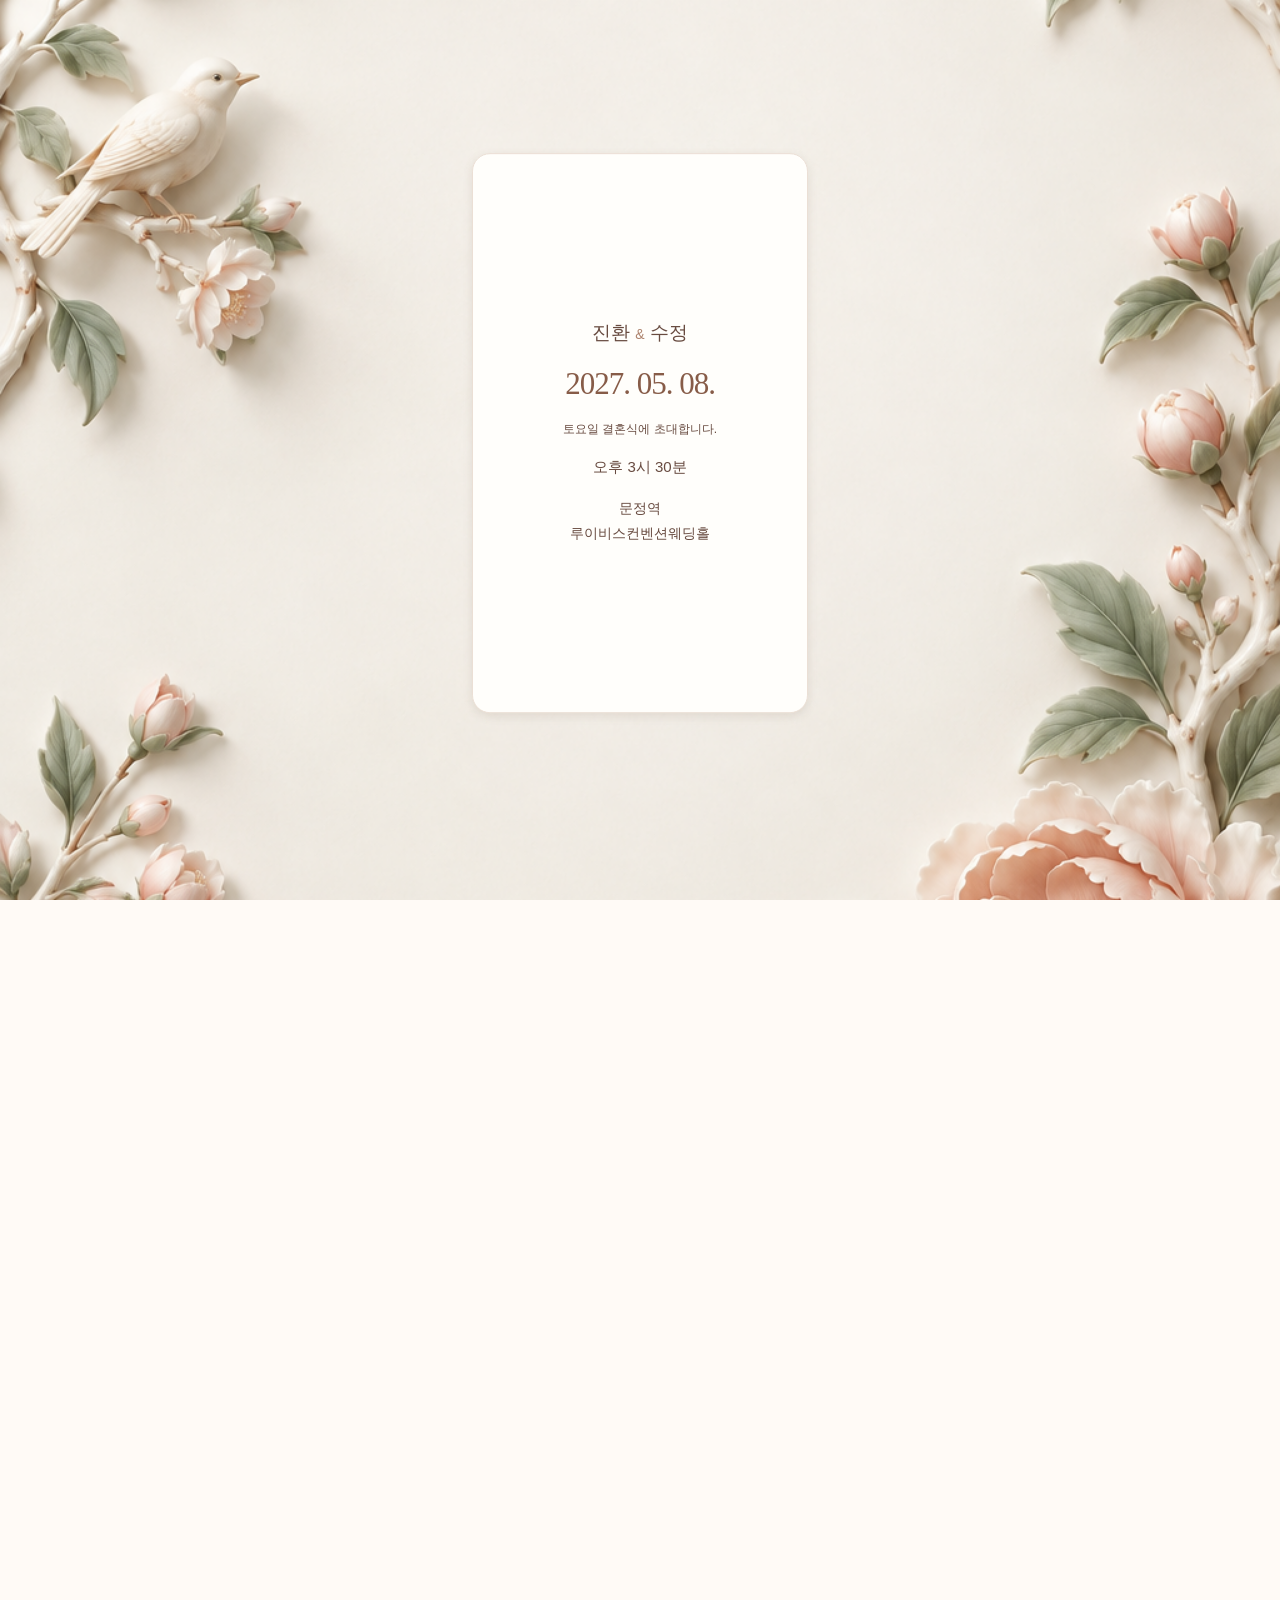
==== commit 58333b6e: "Add couple introduction messages" ====
--- a/index.html
+++ b/index.html
@@ -35,7 +35,7 @@
   <button class="gallery-thumb" data-photo="10" aria-label="꽃다발을 든 진환 사진 크게 보기"><img src="assets/gallery/moment-11.png" alt="창가에서 꽃다발을 든 진환" loading="lazy"></button>
   <button class="gallery-thumb" data-photo="11" aria-label="꽃다발을 든 수정 사진 크게 보기"><img src="assets/gallery/moment-12-enhanced.png" alt="창가에서 꽃다발을 든 수정" loading="lazy"></button>
  </div><p class="section-hint">사진을 누르신 뒤 아래로 스크롤해 더 많은 순간을 만나 보세요.</p></section>
- <section class="about story-section" aria-labelledby="aboutTitle"><p class="eyebrow">TWO OF US</p><h2 id="aboutTitle">우리 소개</h2><div class="people-grid"><article class="person"><span class="person-role">신랑</span><h3>진환 <small>ENFP</small></h3><p>신랑이 신부에게 반한 이유</p><span class="pending-message">[메시지 추가 예정]</span></article><article class="person"><span class="person-role">신부</span><h3>수정 <small>ENFP</small></h3><p>신부가 신랑에게 반한 이유</p><span class="pending-message">[메시지 추가 예정]</span></article></div></section>
+ <section class="about story-section" aria-labelledby="aboutTitle"><p class="eyebrow">TWO OF US</p><h2 id="aboutTitle">우리 소개</h2><div class="people-grid"><article class="person"><span class="person-role">신랑</span><h3>진환 <small>ENFP</small></h3><p>신랑이 신부에게 반한 이유</p><span class="pending-message">착하고 너무 예뻐서 첫눈에 반했다고 합니다. 끝.</span></article><article class="person"><span class="person-role">신부</span><h3>수정 <small>ENFP</small></h3><p>신부가 신랑에게 반한 이유</p><span class="pending-message">다른 사람들 눈에 보이지 않는 작은 나의 모습을 발견해 주는 면에 감동해서 반했다고 합니다.</span></article></div></section>
  <section class="reception story-section" aria-labelledby="receptionTitle"><p class="eyebrow">AFTER THE WEDDING</p><h2 id="receptionTitle">조금 더 오래, 함께</h2><p class="body-copy">한 분 한 분 직접 찾아뵙고<br>초대장을 전해드리는 것이 도리이나,<br>그러지 못하는 아쉬운 마음을<br>이 글에 담아 전합니다.<br><br>결혼식 당일, 예식이 끝난 뒤<br>감사의 마음을 나눌 수 있는<br>피로연 자리에 여러분을 초대드립니다.<br><br>함께하고 싶으신 분은<br>수정에게 편하게 말씀해 주시면<br>피로연 초대장을 함께 보내드리겠습니다.</p></section>
  <section class="cheers story-section" aria-labelledby="cheersTitle"><p class="eyebrow">A NOTE FOR US</p><h2 id="cheersTitle">진환 &amp; 수정에게<br>축하의 마음을 전해 주세요.</h2><form id="cheerForm" class="cheer-form"><label for="cheerName">성함 <span>선택</span><input id="cheerName" name="name" type="text" autocomplete="name" maxlength="30" placeholder="성함을 남겨 주세요."></label><label for="cheerText">신랑신부에게 축하 메시지 전하기</label><textarea id="cheerText" maxlength="300" rows="3" placeholder="따뜻한 축하의 한마디를 남겨 주세요."></textarea><div><small id="cheerCount">0 / 300</small><button type="submit">축하 메시지 전하기</button></div></form><p class="cheer-empty" id="cheerEmpty">첫 번째 축하 메시지를 남겨 주시면 감사하겠습니다.</p><div class="cheer-carousel"><div class="cheer-list" id="cheerList" aria-live="polite"></div></div><nav class="cheer-pagination" id="cheerPagination" aria-label="축하 메시지 페이지" hidden><button type="button" id="cheerPrev" aria-label="이전 축하 메시지">←</button><span id="cheerPage">1 / 1</span><button type="button" id="cheerNext" aria-label="다음 축하 메시지">→</button></nav></section>
  <section class="adult-info story-section" aria-labelledby="adultTitle"><p class="eyebrow">WEDDING INFORMATION</p><h2 id="adultTitle">한눈에 보는 예식 안내</h2><dl class="event-summary"><div><dt>일시</dt><dd>2027년 5월 8일 토요일<br>오후 3시 30분</dd></div><div><dt>장소</dt><dd><span>문정역 루이비스컨벤션웨딩홀</span><span class="venue-actions"><a href="https://naver.me/F7wv38mu" target="_blank" rel="noopener noreferrer">네이버 지도</a><a href="https://map.kakao.com/link/map/%EB%A3%A8%EC%9D%B4%EB%B9%84%EC%8A%A4%EC%BB%A8%EB%B2%A4%EC%85%98%20%EC%86%A1%ED%8C%8C%EB%AC%B8%EC%A0%95,37.484424,127.1171785" target="_blank" rel="noopener noreferrer">카카오맵</a></span></dd></div><div><dt>주소</dt><dd><span>서울 송파구 법원로9길 26<br>에이치비지니스파크 B1층</span><button type="button" class="address-copy" data-copy-text="서울 송파구 법원로9길 26, 에이치비지니스파크 B1층">주소 복사</button></dd></div></dl><div class="gift-heading"><p class="eyebrow">WITH CONGRATULATIONS</p><h3>축의금 보내는 곳</h3></div><div class="account-list"><article><span>신랑 진환</span><strong>계좌 정보 입력 예정</strong><button type="button" disabled>계좌번호 복사</button></article><article><span>신부 수정</span><strong>계좌 정보 입력 예정</strong><button type="button" disabled>계좌번호 복사</button></article><article><span>신랑측 부모님</span><strong>계좌 정보 입력 예정</strong><button type="button" disabled>계좌번호 복사</button></article><article><span>신부측 부모님</span><strong>계좌 정보 입력 예정</strong><button type="button" disabled>계좌번호 복사</button></article></div><a class="flower-link" href="https://link.coupang.com/a/g1QMgF2wBE" target="_blank" rel="noopener noreferrer">축하화환 보내기 <span aria-hidden="true">↗</span></a></section>
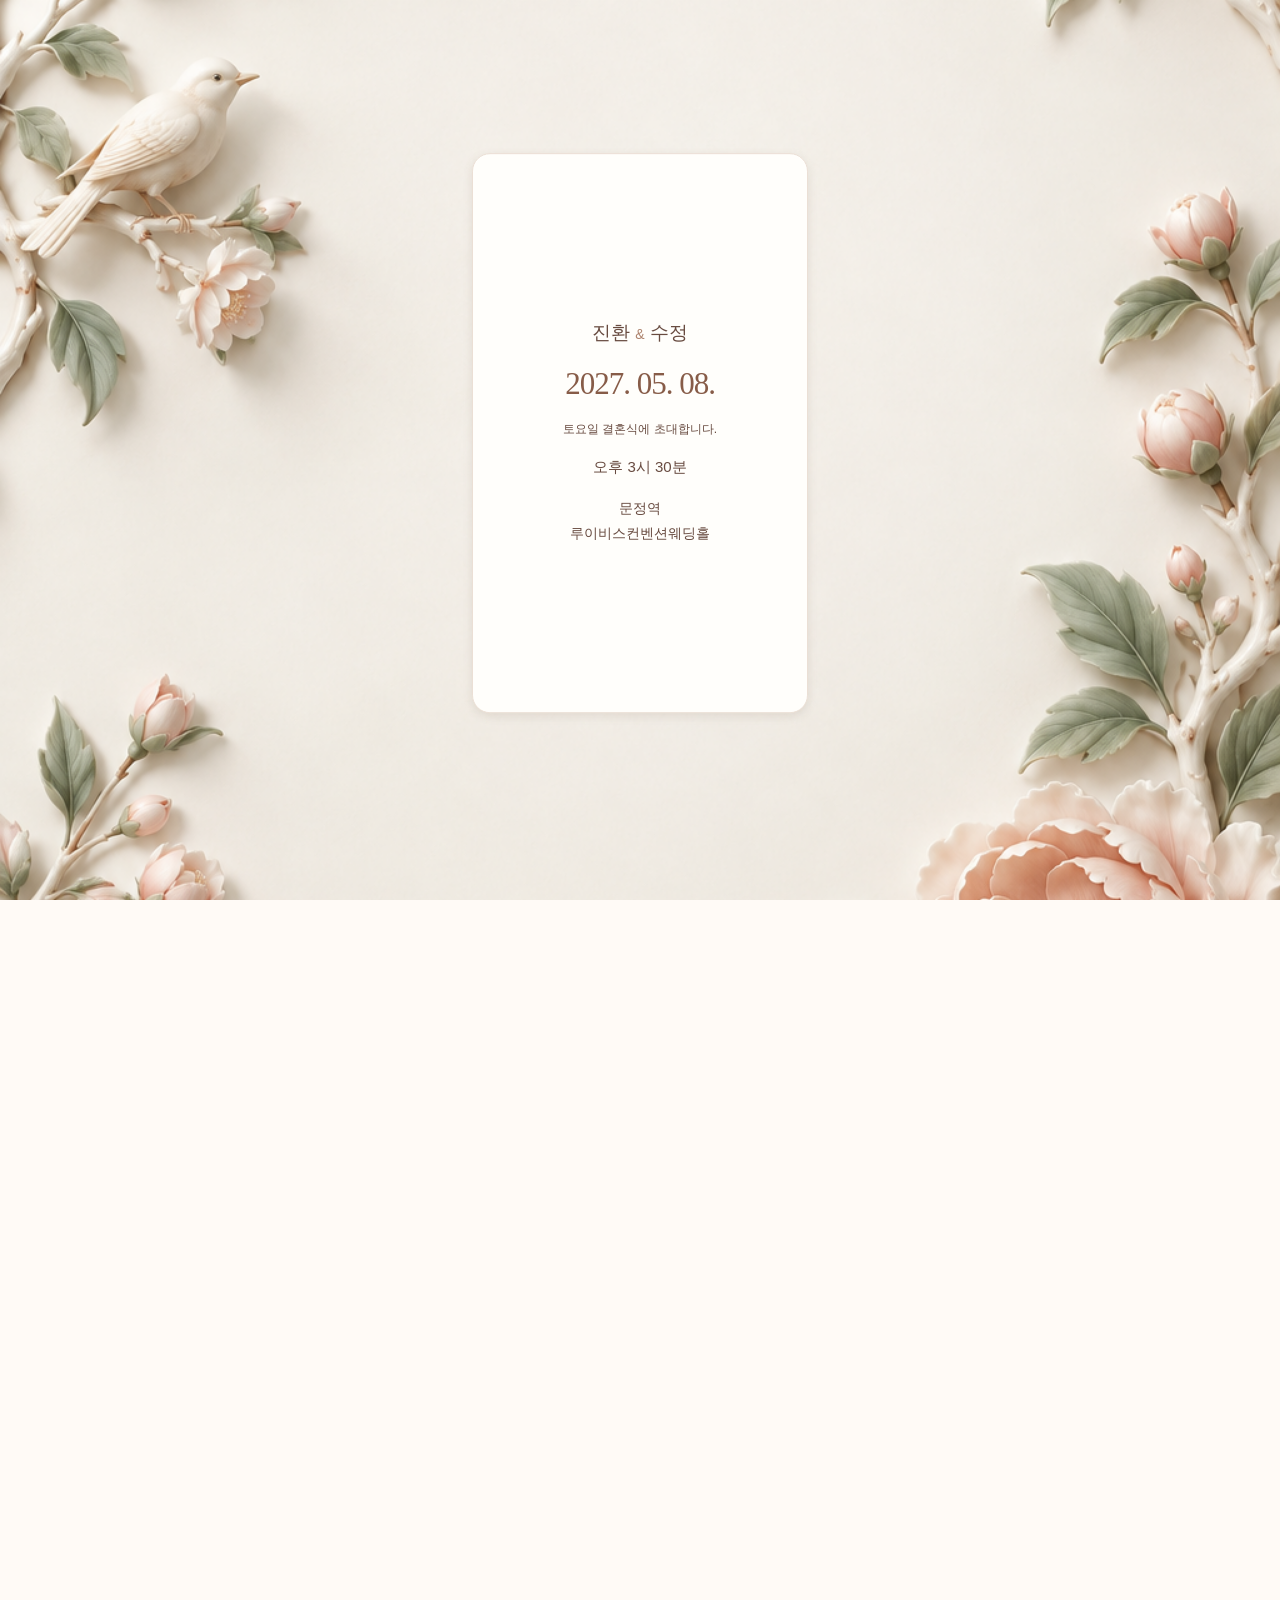
==== commit 33750c6a: "Remove two flagged gallery photos (studio pink dress, calla bouquet window shot) Co-Authored-By: Cla" ====
--- a/index.html
+++ b/index.html
@@ -13,7 +13,7 @@
  </div>
 </div>
 <main class="invitation" id="invitation">
- <header class="masthead"><div class="masthead-wedding"><a href="#home" class="monogram" aria-label="청첩장 맨 위로">진환 <i>&amp;</i> 수정의 결혼식</a><span class="countdown" id="countdown" aria-label="결혼식까지 남은 날짜"></span></div><button class="music" id="music" aria-label="Love, on the Swing 재생" aria-pressed="false"><span class="music-bars" aria-hidden="true"><b></b><b></b><b></b><b></b></span><span id="musicLabel">음악 켜기</span></button></header>
+ <header class="masthead"><div class="masthead-wedding"><a href="#home" class="monogram" aria-label="청첩장 맨 위로">진환 <i>&amp;</i> 수정의 결혼식</a><span class="countdown" id="countdown" aria-label="결혼식까지 남은 날짜"></span></div><button class="music" id="music" aria-label="Love, on the Swing 재생" aria-pressed="false"><span class="music-bars" aria-hidden="true"><b></b><b></b><b></b><b></b></span><span id="musicLabel">음악 켜기</span></button></header><div class="masthead-spacer" id="mastheadSpacer" aria-hidden="true"></div>
  <section class="hero" id="home" aria-label="신랑 신부 사진">
   <div class="hero-frame"><div class="hero-photo"><img class="portrait-full" src="assets/gallery/moment-05.png" alt="베일을 쓴 수정과 함께한 진환의 즐거운 순간" width="1462" height="2048" loading="lazy"><img class="portrait-close" loading="lazy" src="assets/gallery/moment-05.png" alt="" aria-hidden="true" width="1462" height="2048"></div><div class="hero-copy"><p>OUR WEDDING DAY</p><h1>INVITATION</h1><span class="hero-date">2026. 05. 08 토 3:30 PM</span></div></div>
  </section>
@@ -31,11 +31,12 @@
   <button class="gallery-thumb" data-photo="6" aria-label="꽃다발과 함께한 두 사람 사진 크게 보기"><img src="assets/gallery/moment-07.jpg" alt="꽃다발을 든 수정과 서로를 바라보는 진환" loading="lazy"></button>
   <button class="gallery-thumb" data-photo="7" aria-label="정장을 입은 진환 사진 크게 보기"><img src="assets/gallery/moment-08.jpg" alt="정장을 입은 진환의 모습" loading="lazy"></button>
   <button class="gallery-thumb" data-photo="8" aria-label="서로를 바라보는 두 사람 사진 크게 보기"><img src="assets/gallery/moment-09.jpg" alt="손을 잡고 서로를 바라보는 진환과 수정" loading="lazy"></button>
-  <button class="gallery-thumb" data-photo="9" aria-label="핑크 드레스를 입은 두 사람 사진 크게 보기"><img src="assets/gallery/moment-10.png" alt="핑크 드레스를 입고 서로를 바라보는 진환과 수정" loading="lazy"></button>
+  
   <button class="gallery-thumb" data-photo="10" aria-label="꽃다발을 든 진환 사진 크게 보기"><img src="assets/gallery/moment-11.png" alt="창가에서 꽃다발을 든 진환" loading="lazy"></button>
-  <button class="gallery-thumb" data-photo="11" aria-label="꽃다발을 든 수정 사진 크게 보기"><img src="assets/gallery/moment-12-enhanced.png" alt="창가에서 꽃다발을 든 수정" loading="lazy"></button>
+  <button class="gallery-thumb" data-photo="11" aria-label="꽃다발을 든 수정 사진 크게 보기"><img src="assets/gallery/moment-12-tonematched.png" alt="창가에서 꽃다발을 든 수정" loading="lazy"></button>
+  
  </div><p class="section-hint">사진을 누르신 뒤 아래로 스크롤해 더 많은 순간을 만나 보세요.</p></section>
- <section class="about story-section" aria-labelledby="aboutTitle"><p class="eyebrow">TWO OF US</p><h2 id="aboutTitle">우리 소개</h2><div class="people-grid"><article class="person"><span class="person-role">신랑</span><h3>진환 <small>ENFP</small></h3><p>신랑이 신부에게 반한 이유</p><span class="pending-message">착하고 너무 예뻐서 첫눈에 반했다고 합니다. 끝.</span></article><article class="person"><span class="person-role">신부</span><h3>수정 <small>ENFP</small></h3><p>신부가 신랑에게 반한 이유</p><span class="pending-message">다른 사람들 눈에 보이지 않는 작은 나의 모습을 발견해 주는 면에 감동해서 반했다고 합니다.</span></article></div></section>
+ <section class="about story-section" aria-labelledby="aboutTitle"><p class="eyebrow">TWO OF US</p><h2 id="aboutTitle">우리 소개</h2><div class="people-grid"><article class="person"><span class="person-role">신랑</span><h3>진환 <small>ENFP</small></h3><p>신랑이 신부에게 반한 이유</p><span class="pending-message">착하고 너무 예뻐서 첫눈에 반했다고 합니다. 끝.</span></article><article class="person"><span class="person-role">신부</span><h3>수정 <small>ENFP</small></h3><p>신부가 신랑에게 반한 이유</p><span class="pending-message">다른 사람들 눈에 보이지 않는 내 작은 장점들을 기억하는 모습에 감동해서 반했다고 합니다.</span></article></div></section>
  <section class="reception story-section" aria-labelledby="receptionTitle"><p class="eyebrow">AFTER THE WEDDING</p><h2 id="receptionTitle">조금 더 오래, 함께</h2><p class="body-copy">한 분 한 분 직접 찾아뵙고<br>초대장을 전해드리는 것이 도리이나,<br>그러지 못하는 아쉬운 마음을<br>이 글에 담아 전합니다.<br><br>결혼식 당일, 예식이 끝난 뒤<br>감사의 마음을 나눌 수 있는<br>피로연 자리에 여러분을 초대드립니다.<br><br>함께하고 싶으신 분은<br>수정에게 편하게 말씀해 주시면<br>피로연 초대장을 함께 보내드리겠습니다.</p></section>
  <section class="cheers story-section" aria-labelledby="cheersTitle"><p class="eyebrow">A NOTE FOR US</p><h2 id="cheersTitle">진환 &amp; 수정에게<br>축하의 마음을 전해 주세요.</h2><form id="cheerForm" class="cheer-form"><label for="cheerName">성함 <span>선택</span><input id="cheerName" name="name" type="text" autocomplete="name" maxlength="30" placeholder="성함을 남겨 주세요."></label><label for="cheerText">신랑신부에게 축하 메시지 전하기</label><textarea id="cheerText" maxlength="300" rows="3" placeholder="따뜻한 축하의 한마디를 남겨 주세요."></textarea><div><small id="cheerCount">0 / 300</small><button type="submit">축하 메시지 전하기</button></div></form><p class="cheer-empty" id="cheerEmpty">첫 번째 축하 메시지를 남겨 주시면 감사하겠습니다.</p><div class="cheer-carousel"><div class="cheer-list" id="cheerList" aria-live="polite"></div></div><nav class="cheer-pagination" id="cheerPagination" aria-label="축하 메시지 페이지" hidden><button type="button" id="cheerPrev" aria-label="이전 축하 메시지">←</button><span id="cheerPage">1 / 1</span><button type="button" id="cheerNext" aria-label="다음 축하 메시지">→</button></nav></section>
  <section class="adult-info story-section" aria-labelledby="adultTitle"><p class="eyebrow">WEDDING INFORMATION</p><h2 id="adultTitle">한눈에 보는 예식 안내</h2><dl class="event-summary"><div><dt>일시</dt><dd>2027년 5월 8일 토요일<br>오후 3시 30분</dd></div><div><dt>장소</dt><dd><span>문정역 루이비스컨벤션웨딩홀</span><span class="venue-actions"><a href="https://naver.me/F7wv38mu" target="_blank" rel="noopener noreferrer">네이버 지도</a><a href="https://map.kakao.com/link/map/%EB%A3%A8%EC%9D%B4%EB%B9%84%EC%8A%A4%EC%BB%A8%EB%B2%A4%EC%85%98%20%EC%86%A1%ED%8C%8C%EB%AC%B8%EC%A0%95,37.484424,127.1171785" target="_blank" rel="noopener noreferrer">카카오맵</a></span></dd></div><div><dt>주소</dt><dd><span>서울 송파구 법원로9길 26<br>에이치비지니스파크 B1층</span><button type="button" class="address-copy" data-copy-text="서울 송파구 법원로9길 26, 에이치비지니스파크 B1층">주소 복사</button></dd></div></dl><div class="gift-heading"><p class="eyebrow">WITH CONGRATULATIONS</p><h3>축의금 보내는 곳</h3></div><div class="account-list"><article><span>신랑 진환</span><strong>계좌 정보 입력 예정</strong><button type="button" disabled>계좌번호 복사</button></article><article><span>신부 수정</span><strong>계좌 정보 입력 예정</strong><button type="button" disabled>계좌번호 복사</button></article><article><span>신랑측 부모님</span><strong>계좌 정보 입력 예정</strong><button type="button" disabled>계좌번호 복사</button></article><article><span>신부측 부모님</span><strong>계좌 정보 입력 예정</strong><button type="button" disabled>계좌번호 복사</button></article></div><a class="flower-link" href="https://link.coupang.com/a/g1QMgF2wBE" target="_blank" rel="noopener noreferrer">축하화환 보내기 <span aria-hidden="true">↗</span></a></section>
@@ -43,6 +44,6 @@
  <footer><img src="assets/porcelain-blooms.png" alt=""><p>5월 8일 토요일, 저희들의 결혼식을<br>축하해주시는 모든 분들과<br>와주시는 분들께 사랑을 전합니다.</p><span class="eyebrow">진환 &amp; 수정 · 2027. 05. 08.</span><button class="replay" id="replay">봉투를 다시 열어보기 ↺</button><small>함께 축복해 주셔서 감사합니다.</small></footer>
 </main>
 <dialog id="calendarDialog" class="sheet" aria-labelledby="calendarTitle"><div class="sheet-heading"><h2 id="calendarTitle">내 캘린더에 담기</h2><button class="dialog-close" data-close aria-label="캘린더 선택 닫기">×</button></div><p>2027년 5월 8일 · 오후 3시 30분<br>문정역 루이비스컨벤션웨딩홀</p><a href="https://calendar.google.com/calendar/render?action=TEMPLATE&amp;text=%EA%B9%80%EC%A7%84%ED%99%98+%26+%EA%B9%80%EC%88%98%EC%A0%95+%EA%B2%B0%ED%98%BC%EC%8B%9D&amp;dates=20270508T063000Z%2F20270508T063000Z&amp;location=%EB%AC%B8%EC%A0%95%EC%97%AD+%EB%A3%A8%EC%9D%B4%EB%B9%84%EC%8A%A4%EC%BB%A8%EB%B2%A4%EC%85%98%EC%9B%A8%EB%94%A9%ED%99%80&amp;details=2027%EB%85%84+5%EC%9B%94+8%EC%9D%BC+%ED%86%A0%EC%9A%94%EC%9D%BC+%EC%98%A4%ED%9B%84+3%EC%8B%9C+30%EB%B6%84.+%EA%B2%B0%ED%98%BC%EC%8B%9D%EC%97%90+%EC%B4%88%EB%8C%80%ED%95%A9%EB%8B%88%EB%8B%A4.%0A%0A%EC%B2%AD%EC%B2%A9%EC%9E%A5%3A+https%3A%2F%2Floreenkim0301.github.io%2F20260508%2F&amp;ctz=Asia%2FSeoul" target="_blank" rel="noopener">구글 캘린더 <span>↗</span></a><a href="wedding-demo.ics">애플 캘린더 <span>＋</span></a><button id="otherCalendar">기타 앱 선택 <span>↗</span></button><p class="calendar-help" id="calendarHelp" aria-live="polite">기기에 따라 일정 파일을 열거나 가져오면 추가할 수 있어요.</p><a class="ics-download" href="wedding-demo.ics" download="진환-수정-결혼식.ics">일정 파일 다운로드</a></dialog>
-<dialog id="galleryDialog" class="gallery-dialog" aria-labelledby="galleryTitle"><div class="gallery-heading"><div><h2 id="galleryTitle">함께한 순간들</h2><p>아래로 스크롤 해보세요 ↓</p></div><button class="dialog-close" data-close aria-label="사진 갤러리 닫기">×</button></div><div class="gallery-scroll"><figure id="photo-0"><img src="assets/gallery/moment-01-retouched.png" alt="꽃다발을 든 수정과 곁의 진환"><figcaption>꽃다발을 들고, 나란히</figcaption></figure><figure id="photo-1"><img src="assets/gallery/moment-02.jpeg" alt="서로를 마주 보는 진환과 수정"><figcaption>서로를 바라보는 순간</figcaption></figure><figure id="photo-2"><img src="assets/gallery/moment-03.png" alt="꽃을 든 수정과 진환"><figcaption>꽃처럼 즐거운 우리</figcaption></figure><figure id="photo-3"><img src="assets/gallery/moment-04.png" alt="꽃을 든 수정과 진환"><figcaption>가까이, 더 가까이</figcaption></figure><figure id="photo-4"><img src="assets/gallery/moment-05.png" alt="베일과 꽃을 든 진환과 수정"><figcaption>우리의 봄날</figcaption></figure><figure id="photo-6"><img src="assets/gallery/moment-07.jpg" alt="꽃다발을 든 수정과 서로를 바라보는 진환"><figcaption>꽃다발을 든 따뜻한 순간</figcaption></figure><figure id="photo-7"><img src="assets/gallery/moment-08.jpg" alt="정장을 입은 진환의 모습"><figcaption>단정한 오늘의 진환</figcaption></figure><figure id="photo-8"><img src="assets/gallery/moment-09.jpg" alt="손을 잡고 서로를 바라보는 진환과 수정"><figcaption>마주 보는 약속</figcaption></figure><figure id="photo-9"><img src="assets/gallery/moment-10.png" alt="핑크 드레스를 입고 서로를 바라보는 진환과 수정" loading="lazy"><figcaption>서로를 향한 눈빛</figcaption></figure><figure id="photo-10"><img src="assets/gallery/moment-11.png" alt="창가에서 꽃다발을 든 진환" loading="lazy"><figcaption>창가의 꽃다발</figcaption></figure><figure id="photo-11"><img src="assets/gallery/moment-12-enhanced.png" alt="창가에서 꽃다발을 든 수정" loading="lazy"><figcaption>웃음이 피어난 순간</figcaption></figure></div></dialog>
-<audio id="audio" loop preload="metadata" src="assets/love-on-the-swing.mp3"></audio><canvas id="cursorPetals" aria-hidden="true"></canvas><script src="wedding.js?v=30"></script><script src="motion.js?v=13"></script>
-<script src="story.js?v=34"></script></body></html>
+<dialog id="galleryDialog" class="gallery-dialog" aria-labelledby="galleryTitle"><div class="gallery-heading"><div><h2 id="galleryTitle">함께한 순간들</h2><p>아래로 스크롤 해보세요 ↓</p></div><button class="dialog-close" data-close aria-label="사진 갤러리 닫기">×</button></div><div class="gallery-scroll"><figure id="photo-0"><img src="assets/gallery/moment-01-retouched.png" alt="꽃다발을 든 수정과 곁의 진환"></figure><figure id="photo-1"><img src="assets/gallery/moment-02.jpeg" alt="서로를 마주 보는 진환과 수정"></figure><figure id="photo-2"><img src="assets/gallery/moment-03.png" alt="꽃을 든 수정과 진환"></figure><figure id="photo-3"><img src="assets/gallery/moment-04.png" alt="꽃을 든 수정과 진환"></figure><figure id="photo-4"><img src="assets/gallery/moment-05.png" alt="베일과 꽃을 든 진환과 수정"></figure><figure id="photo-6"><img src="assets/gallery/moment-07.jpg" alt="꽃다발을 든 수정과 서로를 바라보는 진환"></figure><figure id="photo-7"><img src="assets/gallery/moment-08.jpg" alt="정장을 입은 진환의 모습"></figure><figure id="photo-8"><img src="assets/gallery/moment-09.jpg" alt="손을 잡고 서로를 바라보는 진환과 수정"></figure><figure id="photo-10"><img src="assets/gallery/moment-11.png" alt="창가에서 꽃다발을 든 진환" loading="lazy"></figure><figure id="photo-11"><img src="assets/gallery/moment-12-tonematched.png" alt="창가에서 꽃다발을 든 수정" loading="lazy"></figure></div></dialog>
+<audio id="audio" loop preload="metadata" src="assets/love-on-the-swing.mp3"></audio><canvas id="cursorPetals" aria-hidden="true"></canvas><script src="wedding.js?v=31"></script><script src="motion.js?v=13"></script>
+<script src="story.js?v=35"></script></body></html>
--- a/wedding.css
+++ b/wedding.css
@@ -1 +1,2 @@
 :root{--paper:#fffdf9;--white:#ffffff;--peach:#edb6a5;--blush:#f4d6cf;--ink:#624b46;--muted:#8a716b;--line:#ecdad1;--sans:'Apple SD Gothic Neo','Noto Sans KR',sans-serif;--serif:Georgia,'Times New Roman',serif}*{box-sizing:border-box}html{scroll-behavior:smooth;scroll-padding-top:85px}body{margin:0;background:#fff9f5;color:var(--ink);font-family:var(--sans);-webkit-font-smoothing:antialiased}button,a{-webkit-tap-highlight-color:transparent}button{font:inherit;color:inherit;cursor:pointer}a{color:inherit}button:focus-visible,a:focus-visible{outline:2px solid #a76358;outline-offset:5px}button{touch-action:manipulation}.invitation{max-width:480px;margin:auto;background:var(--paper);overflow:hidden;box-shadow:0 0 90px #cdab9d16}.eyebrow{font:11px/1.7 var(--sans);letter-spacing:2.3px;color:var(--muted)}.masthead{height:76px;padding:0 23px;display:flex;align-items:center;justify-content:space-between;background:#fffdf9;gap:12px}.monogram{font:24px var(--serif);text-decoration:none;white-space:nowrap}.monogram i{font-size:17px;color:#b78174}.masthead-date{font:10px var(--sans);letter-spacing:1.6px;color:#8b7168}.music{display:flex;gap:7px;align-items:center;background:none;border:1px solid #eadbd3;border-radius:24px;min-height:40px;padding:8px 10px;font-size:11px;white-space:nowrap}.music-bars{display:flex;align-items:center;height:15px;gap:2px}.music-bars b{width:2px;height:6px;background:#bb8c7b;border-radius:1px}.music-bars b:nth-child(2){height:12px}.music-bars b:nth-child(3){height:9px}.is-playing .music-bars b{animation:equalizer .8s alternate infinite}.music-bars b:nth-child(2){animation-delay:.25s}.music-bars b:nth-child(3){animation-delay:.5s}.music-bars b:nth-child(4){animation-delay:.15s}.hero{position:relative;aspect-ratio:1/1.14;overflow:hidden;background:#e7e0da}.hero-photo{position:absolute;inset:0;overflow:hidden;transform:scale(1.065);transition:transform 2.5s cubic-bezier(.2,.65,.3,1)}.hero-photo img{position:absolute;width:220%;height:auto;max-width:none;left:-60%;top:-42%;display:block}.arrived .hero-photo{transform:scale(1)}.hero-shade{position:absolute;inset:0;background:linear-gradient(0deg,#36281f70,transparent 35%)}.hero-caption{position:absolute;bottom:27px;left:27px;color:#fffdf9}.hero-caption .eyebrow{color:#fff8ec;font-size:10px;letter-spacing:2px}.hero-caption h2{font:46px/1.05 var(--serif);margin:8px 0 0;letter-spacing:-1px}.hero-caption i{font-weight:normal}.announcement{text-align:center;position:relative;padding:57px 25px 37px;background:linear-gradient(#fffdf9,#fff)}.announcement-flower{position:absolute;width:139px;right:-38px;top:-51px;transform:rotate(20deg);pointer-events:none}.announcement>.eyebrow{margin:0 0 20px}.announcement h2{font-size:29px;letter-spacing:5px;font-weight:400;margin:0 0 21px}.announcement h2 span{font:25px var(--serif);color:#be8a7d;letter-spacing:0;padding:0 12px}.date-line{font-size:14px;letter-spacing:1px;line-height:1.8;margin:0}.date-line span{display:block;font-size:13px;letter-spacing:.3px;color:var(--muted)}.fine-line{height:34px;width:1px;background:#d9b5a6;margin:27px auto}.body-copy{font-size:16px;line-height:2;word-break:keep-all;margin:0}.down-link{display:inline-flex;flex-direction:column;gap:12px;align-items:center;font-size:12px;color:#917368;text-decoration:none;margin-top:29px;min-height:44px}.down-link span{font-size:19px}.music-card{margin:8px 23px 55px;display:flex;align-items:center;justify-content:space-between;gap:10px;padding:21px 17px;background:#fff1ea;border:1px solid #f4e1d6;border-radius:3px}.music-card .eyebrow{font-size:9px;letter-spacing:1.2px}.music-card h2{font:25px var(--serif);font-style:italic;font-weight:normal;margin:9px 0}.music-card p{font-size:11px;color:var(--muted);margin:0;line-height:1.7}.record{position:relative;flex:0 0 96px;width:96px;height:96px;background:none;border:0;padding:0;filter:drop-shadow(0 5px 7px #5f3d3420)}.record img{width:100%;animation:spin 10s linear infinite;animation-play-state:paused}.is-playing .record img{animation-play-state:running}.record-icon{position:absolute;left:0;right:0;bottom:-15px;font-size:13px;color:#916e62;text-align:center}.details{padding:0 26px 50px;text-align:center;scroll-margin-top:30px}.details h2{font-weight:400;font-size:25px;margin:14px 0 26px;letter-spacing:.5px}.date-block{display:flex;flex-direction:column;align-items:center;gap:3px;margin:0 auto 22px}.date-block span{font:11px var(--sans);letter-spacing:3px;color:#a2796b}.date-block strong{font:77px/1.05 var(--serif);color:#b88979}.placeholder-note{font-size:12px;color:#977e73;margin:7px 0 21px}.calendar-link{display:flex;justify-content:center;gap:30px;align-items:center;border:1px solid #dcc0b0;border-radius:3px;text-decoration:none;min-height:51px;font-size:14px;max-width:280px;margin:auto;background:#fff}.calendar-link:hover{background:#fff3ec}footer{position:relative;overflow:hidden;text-align:center;padding:65px 24px 28px;background:linear-gradient(160deg,#fff5ed,#fff9f6)}footer>img{width:195px;position:absolute;left:-64px;top:23px;transform:rotate(12deg);opacity:.82}footer>p{position:relative;font:43px/1.1 var(--serif);margin:0 0 19px}footer>.eyebrow{display:block;position:relative}.replay{position:relative;display:block;background:none;border:0;border-bottom:1px solid #d9b6a4;min-height:44px;margin:29px auto 20px;font-size:12px;padding:0 5px}footer small{font-size:10px;line-height:1.8;color:#917e76;display:block}.opening{position:fixed;inset:0;z-index:10;max-width:480px;margin:auto;background:radial-gradient(ellipse at 48% 40%,#fffefb 20%,#fff5ee 100%);display:flex;flex-direction:column;align-items:center;justify-content:center;overflow:hidden;opacity:1;transition:opacity 1.15s ease,visibility 1.15s;min-height:100svh}.opening[hidden]{display:none}.opening-heading{text-align:center;position:absolute;top:max(9svh,35px);left:20px;right:20px;transition:opacity .6s}.opening-heading .eyebrow{font-size:10px;letter-spacing:2.5px}.opening-heading h1{font-size:24px;line-height:1.7;font-weight:400;letter-spacing:1px;margin:17px 0}.envelope-stage{position:relative;width:94%;max-width:435px;aspect-ratio:1/1.05;perspective:1300px;transform:translateY(15px);transition:transform 1.4s cubic-bezier(.2,.6,.25,1),opacity 1.1s}.envelope-art{position:absolute;left:-15%;top:12%;width:130%;aspect-ratio:1.5;transform-style:preserve-3d;transform:rotate(-5deg);transition:transform 1.4s}.envelope-pocket{position:absolute;width:100%;height:100%;object-fit:contain;clip-path:inset(47.17% 0 0 0);z-index:3;filter:drop-shadow(0 7px 5px #9e615629)}.envelope-flap{position:absolute;inset:0;clip-path:inset(0 0 52.83% 0);transform-origin:50% 47.17%;transform:rotateX(-180deg);z-index:5;transition:transform 1.5s cubic-bezier(.3,.1,.15,1),filter 1.5s;filter:brightness(.93);backface-visibility:visible}.envelope-flap img{height:100%;width:100%;object-fit:contain}.letter-peek{position:absolute;z-index:2;left:18%;right:18%;height:30%;top:47%;background:#fffdf7;border:1px solid #eeded2;text-align:center;padding-top:15px;transition:transform 1.5s .3s,opacity .4s;box-shadow:0 0 15px #aa84721a;opacity:0}.letter-peek span{font:12px var(--serif);font-style:italic;color:#a77866}.letter-peek i{font:32px var(--serif);display:block;margin-top:12px;color:#a77866}.real-seal{position:absolute;width:17%;height:25.5%;object-fit:contain;left:41.5%;top:77%;z-index:6;filter:drop-shadow(1px 6px 5px #80482f38);transition:opacity .35s,transform .6s}.envelope-shadow{position:absolute;left:16%;right:11%;height:17%;bottom:13%;background:#9d634b;filter:blur(24px);opacity:.14;transform:rotate(-5deg);transition:opacity 1s}.intro-flowers{position:absolute;width:37%;pointer-events:none;z-index:7;filter:drop-shadow(0 4px 5px #c7977520);transition:transform 1.3s,opacity .8s}.flower-left{left:-2%;bottom:4%;transform:rotate(165deg)}.flower-right{right:-3%;top:25%;transform:rotate(-12deg)}.opening-bottom{position:absolute;bottom:14svh;text-align:center;transition:opacity .6s}.opening-bottom p{font-size:13px;letter-spacing:.6px;color:#9b7464}.opening-status{font-size:11px;color:#a78d80}.skip{position:absolute;right:25px;bottom:max(25px,env(safe-area-inset-bottom));background:none;border:0;min-height:44px;font-size:12px;color:#8a6a5a}.skip span{margin-left:12px}.opening.unsealing .real-seal{opacity:0;transform:translateY(12px) scale(1.08)}.opening.unfolding .envelope-flap{z-index:1;transform:rotateX(0deg);filter:brightness(1)}.opening.unfolding .envelope-art{transform:rotate(0deg)}.opening.unfolding .letter-peek{transform:translateY(-39%);opacity:1}.opening.unfolding .flower-right{transform:rotate(-6deg) translate(9px,-12px)}.opening.unfolding .flower-left{transform:rotate(175deg) translate(-9px,-4px)}.opening.dissolving{opacity:0;visibility:hidden;pointer-events:none}.opening.dissolving .envelope-stage{transform:translateY(-23px) scale(1.09);opacity:0}.opening.dissolving .opening-heading,.opening.dissolving .opening-bottom{opacity:0}body.intro-running{overflow:hidden}.music.is-loading{opacity:.65}@keyframes spin{to{transform:rotate(360deg)}}@keyframes equalizer{to{transform:scaleY(.45)}}@media(min-width:600px){body{padding:24px 0}.invitation{border-radius:4px}.opening{border-left:1px solid #fff;border-right:1px solid #fff}.hero-caption h2{font-size:56px}}@media(max-width:360px){.masthead{padding:0 16px;gap:6px}.masthead-date{font-size:9px}.hero-caption h2{font-size:40px}.music-card{margin-left:17px;margin-right:17px;padding:19px 12px}.record{flex-basis:82px;width:82px;height:82px}.music-card h2{font-size:23px}.opening-heading h1{font-size:22px}}@media(max-height:690px){.opening-heading{top:28px}.opening-heading h1{font-size:21px;margin:10px 0}.envelope-stage{width:80%;transform:translateY(12px)}.opening-bottom{bottom:11svh}}@media(prefers-reduced-motion:reduce){html{scroll-behavior:auto}*,*:before,*:after{animation:none!important;transition:none!important}.hero-photo{transform:none}.opening{display:none}}
+.masthead{position:relative;top:0;z-index:60;transition:background .35s ease,box-shadow .35s ease,backdrop-filter .35s ease}.masthead-spacer{height:0;transition:height .35s ease}.masthead.is-fixed{position:fixed;left:0;right:0;width:100%;max-width:100%;background:rgba(255,253,249,.72);backdrop-filter:blur(14px) saturate(1.1);-webkit-backdrop-filter:blur(14px) saturate(1.1);box-shadow:0 10px 24px -18px #4d332822}.masthead.is-fixed~.masthead-spacer,.masthead-spacer.is-active{height:76px}
